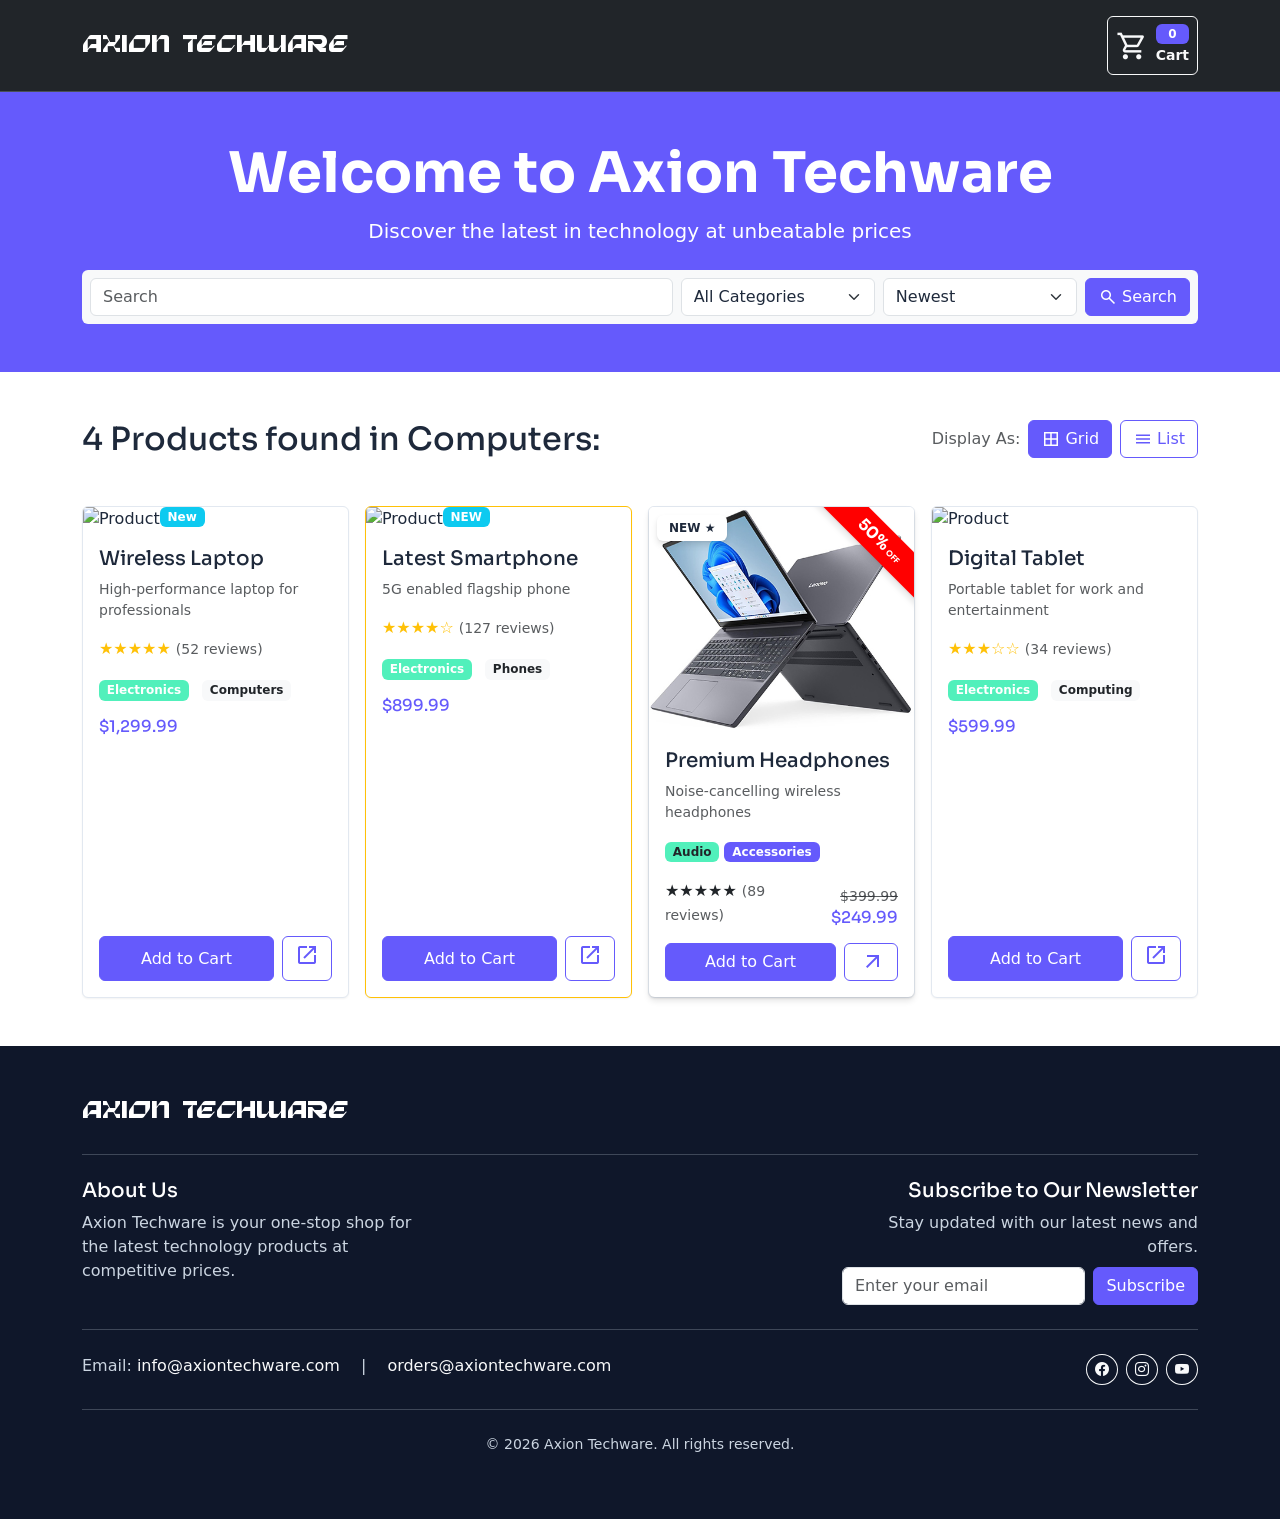
==== index.html @ ba50d5cc "Initial ecommerce project" ====
<!DOCTYPE html>
<html lang="en">

<head>
    <meta charset="UTF-8">
    <meta name="viewport" content="width=device-width, initial-scale=1.0">
    <title>Ecommerce Website - Project</title>
    <!-- google icons  -->
    <link rel="preconnect" href="https://fonts.googleapis.com">
    <link rel="preconnect" href="https://fonts.gstatic.com" crossorigin>
    <link rel="stylesheet"
        href="https://fonts.googleapis.com/css2?family=Material+Symbols+Outlined:opsz,wght,FILL,GRAD@20..48,100..700,0..1,-50..200" />
    <!-- bootstrap css -->
    <link href="https://cdn.jsdelivr.net/npm/bootstrap@5.3.8/dist/css/bootstrap.min.css" rel="stylesheet"
        integrity="sha384-sRIl4kxILFvY47J16cr9ZwB07vP4J8+LH7qKQnuqkuIAvNWLzeN8tE5YBujZqJLB" crossorigin="anonymous">
    <!-- bs icons  -->
    <link rel="stylesheet" href="https://cdn.jsdelivr.net/npm/bootstrap-icons@1.13.1/font/bootstrap-icons.min.css">
    <!-- main css  -->
    <link rel="stylesheet" href="./css/main.css" type="text/css">
</head>

<body>

    <!-- NAVBAR -->
    <nav class="navbar bg-dark border-bottom border-body sticky-top" data-bs-theme="dark">
        <div class="container">
            <a class="navbar-brand fw-normal" href="#">Axion Techware</a>
            <button class="btn btn-outline-light position-relative d-flex align-items-center gap-2 p-2 my-2"
                type="button">
                <div class="material-symbols-outlined fs-2">shopping_cart</div>
                <div class="d-flex flex-column">
                    <span class="badge bg-primary m-0">0</span>
                    <div class="small fw-semibold">Cart</div>
                </div>
            </button>
        </div>
    </nav>

    <!-- side cart  -->
    <!-- leave for later  -->
    <!-- initially hidden, slides in from the right when cart btn is clicked,
      slides out when close btn is clicked or when clicking outside the cart area. -->
    <!-- side cart end -->

    <main>

        <!-- HERO BANNER -->
        <section class="hero-banner bg-primary text-white py-5 mb-5">
            <div class="container">
                <div class="text-center">
                    <h1 class="display-4 fw-bold mb-2">Welcome to Axion Techware</h1>
                    <p class="lead mb-4">Discover the latest in technology at unbeatable prices</p>
                </div>
                <!-- SEARCH BAR -->
                <form class="d-flex flex-lg-nowrap flex-wrap gap-2 w-100 search-form mx-auto bg-light p-2 rounded"
                    role="search">
                    <div class="w-75 flex-grow-1">
                        <input class="form-control" type="search" placeholder="Search" aria-label="Search" />
                    </div>

                    <div class="w-auto order-lg-last flex-grow-1">
                        <button class="btn btn-primary w-100 d-flex align-items-center gap-1" type="submit">
                            <span class="material-symbols-outlined fs-5">search</span>
                            Search
                        </button>
                    </div>
                    <!-- CATEGORIES -->
                    <div class="w-25 flex-grow-1">
                        <select class="form-select">
                            <option selected>All Categories</option>
                            <option>Computers</option>
                            <option>Phones</option>
                            <option>Accessories</option>
                        </select>
                    </div>
                    <!-- FILTERS -->
                    <div class="w-25 flex-grow-1">
                        <select class="form-select">
                            <option selected>Newest</option>
                            <option>Price: Low to High</option>
                            <option>Price: High to Low</option>
                            <option>Rating</option>
                        </select>
                    </div>
                </form>
            </div>
        </section>

        <!-- MAIN CONTENT -->
        <div class="container">
            <!-- PRODUCTS GRID SECTION -->
            <section class="products-grid">
                <!-- SEARCH TITLE -->
                <div class="d-flex flex-column flex-md-row justify-content-between align-items-start mb-4">
                    <h2 class="mb-4">4 Products found in Computers:</h2>
                    <div class="d-flex align-items-center gap-2 mb-4">
                        <div class="text-muted">Display&nbsp;As:</div>
                        <div class="btn btn-primary d-flex align-items-center gap-1">
                            <span class="material-symbols-outlined fs-5">border_all</span>
                            Grid
                        </div>
                        <div class="btn btn-outline-primary d-flex align-items-center gap-1">
                            <span class="material-symbols-outlined fs-5">menu</span>
                            List
                        </div>
                    </div>
                </div>
                <!-- RESULTS DIV -->
                <div id="home-results" class="row g-3 mb-5">
                    <!-- EXAMPLE CARDS -->
                    <!-- PRODUCT CARD 1: REGULAR -->
                    <div class="col-md-6 col-lg-3">
                        <div class="card h-100">
                            <div class="position-relative">
                                <img src="https://via.placeholder.com/250x200?text=Laptop" class="card-img-top"
                                    alt="Product">
                                <span class="badge bg-info position-absolute top-2 start-2">New</span>
                            </div>
                            <div class="card-body d-flex flex-column">
                                <h5 class="card-title">Wireless Laptop</h5>
                                <p class="card-text text-muted small">High-performance laptop for professionals</p>
                                <div class="mb-3">
                                    <span class="text-warning">★★★★★</span>
                                    <span class="text-muted small">(52 reviews)</span>
                                </div>
                                <div class="mb-3">
                                    <span class="badge bg-secondary me-2">Electronics</span>
                                    <span class="badge bg-light text-dark">Computers</span>
                                </div>
                                <h6 class="text-primary mb-3">$1,299.99</h6>
                                <div class="d-flex gap-2 mt-auto">
                                    <button class="btn btn-primary flex-grow-1">Add to Cart</button>
                                    <button class="btn btn-outline-primary">
                                        <span class="material-symbols-outlined">open_in_new</span>
                                    </button>
                                </div>
                            </div>
                        </div>
                    </div>
                    <!-- PRODUCT CARD 2: NEW (with badge styling) -->
                    <div class="col-md-6 col-lg-3">
                        <div class="card h-100 border-warning">
                            <div class="position-relative">
                                <img src="https://via.placeholder.com/250x200?text=Smartphone" class="card-img-top"
                                    alt="Product">
                                <span class="badge bg-info position-absolute top-2 start-2">NEW</span>
                            </div>
                            <div class="card-body d-flex flex-column">
                                <h5 class="card-title">Latest Smartphone</h5>
                                <p class="card-text text-muted small">5G enabled flagship phone</p>
                                <div class="mb-3">
                                    <span class="text-warning">★★★★☆</span>
                                    <span class="text-muted small">(127 reviews)</span>
                                </div>
                                <div class="mb-3">
                                    <span class="badge bg-secondary me-2">Electronics</span>
                                    <span class="badge bg-light text-dark">Phones</span>
                                </div>
                                <h6 class="text-primary mb-3">$899.99</h6>
                                <div class="d-flex gap-2 mt-auto">
                                    <button class="btn btn-primary flex-grow-1">Add to Cart</button>
                                    <button class="btn btn-outline-primary">
                                        <span class="material-symbols-outlined">open_in_new</span>
                                    </button>
                                </div>
                            </div>
                        </div>
                    </div>
                    <!-- PRODUCT CARD 3: PROMO (with sale badge) -->
                    <div class="col-md-6 col-lg-3">
                        <div class="card card-sale h-100">
                            <div class="card-bg"></div>
                            <!-- img  -->
                            <div class="position-relative overflow-hidden">
                                <img src="./images/450-test.jpg" class="card-img-top" alt="Product">
                                <div class="sale-badge">
                                    50%<span>OFF</span>
                                </div>
                                <div class="new-badge">
                                    <span>NEW ★</span>
                                </div>
                            </div>
                            <div class="card-body d-flex flex-column">
                                <h5 class="card-title">Premium Headphones</h5>
                                <p class="card-text text-muted small">Noise-cancelling wireless headphones</p>
                                <!-- chips  -->
                                <div class="mb-3">
                                    <div class="badge bg-secondary text-dark">Audio</div>
                                    <div class="badge bg-primary ">Accessories</div>
                                </div>
                                <div class="mb-3 d-flex justify-content-between align-items-end gap-2">
                                    <!-- stars  -->
                                    <div class="stars text-dark">
                                        <span class="">★★★★★</span>
                                        <span class="text-muted small">(89 reviews)</span>
                                    </div>
                                    <!-- prices  -->
                                    <div class="text-end">
                                        <small class="text-muted"><s>$399.99</s></small>
                                        <h6 class="text-primary mb-0">$249.99</h6>
                                    </div>
                                </div>
                                <div class="d-flex gap-2 mt-auto">
                                    <button class="btn btn-primary flex-grow-1">
                                        Add to Cart
                                    </button>
                                    <button class="btn btn-outline-primary d-flex gap-1 align-items-center
                                    justify-content-center view-more-btn">
                                        <div class="view-more-txt">
                                            View
                                        </div>
                                        <div class="material-symbols-outlined">arrow_outward</div>
                                    </button>
                                </div>
                            </div>
                        </div>
                    </div>
                    <!-- PRODUCT CARD 4: REGULAR -->
                    <div class="col-md-6 col-lg-3">
                        <div class="card h-100">
                            <div class="position-relative">
                                <img src="https://via.placeholder.com/250x200?text=Tablet" class="card-img-top"
                                    alt="Product">
                            </div>
                            <div class="card-body d-flex flex-column">
                                <h5 class="card-title">Digital Tablet</h5>
                                <p class="card-text text-muted small">Portable tablet for work and entertainment</p>
                                <div class="mb-3">
                                    <span class="text-warning">★★★☆☆</span>
                                    <span class="text-muted small">(34 reviews)</span>
                                </div>
                                <div class="mb-3">
                                    <span class="badge bg-secondary me-2">Electronics</span>
                                    <span class="badge bg-light text-dark">Computing</span>
                                </div>
                                <h6 class="text-primary mb-3">$599.99</h6>
                                <div class="d-flex gap-2 mt-auto">
                                    <button class="btn btn-primary flex-grow-1">Add to Cart</button>
                                    <button class="btn btn-outline-primary">
                                        <span class="material-symbols-outlined">open_in_new</span>
                                    </button>
                                </div>
                            </div>
                        </div>
                    </div>
                    <!-- EXAMPLE CARDS END-->
                </div>
            </section>
        </div>
        <!-- searched products end -->

        <!-- REMAINING NOTES - LEAVE FOR LATER -->
        <!-- NEW products section -->
        <!-- title -->
        <!-- 3-4 products cards  -->
        <!-- new cards have :
            - new badge over image (absolute rectangle)
            - animated yellow gold gradient border with slow movement
            - glows on hover (same border just blurred and with increased opacity)
            - card hover effect: move up a little and scale maybe
           -->
        <!-- NEW products section  end-->

        <!-- promo banner with some text and a call to action button -->

        <!-- products on PROMOTION section -->
        <!-- title -->
        <!-- 3-4 product cards on promotion -->
        <!-- promotion cards have a:
            - infinitely rotating rainbow gradient border
            - glows on hover (same border just blurred and with increased opacity)
            - card hover effect: move up a little and scale maybe
            - discounted price and original price with strikethough
            - ON SALE badge 45deg top corner
                        -->
        <!-- products on PROMOTION section end -->

        <!-- section end -->


        <!-- main section end -->
    </main>

    <!-- footer  -->
    <footer class="footer mt-5 py-5 text-light">

        <div class="container">

            <div class="mb-4">
                <a class="navbar-brand fw-normal" href="#">Axion Techware</a>
            </div>

            <hr class="bg-secondary my-4">

            <div class="d-flex justify-content-between mb-4 flex-wrap flex-md-nowrap gap-4">
                <div class="w-50">
                    <h5 class="text-white mb-2">About Us</h5>
                    <p>Axion Techware is your one-stop shop for the latest technology products at competitive prices.
                    </p>
                </div>
                <div class="w-50 d-none d-lg-block"></div>
                <div class="w-50 text-md-end text-start flex-grow-1">
                    <h5 class="text-white mb-2">Subscribe to Our Newsletter</h5>
                    <div>
                        <div>
                            Stay updated with our latest news and offers.
                        </div>
                        <form class="d-flex ms-0 ms-md-auto gap-2 mt-2" role="search" style="max-width: 46ch;">
                            <input type="email" class="form-control " placeholder="Enter your email" required>
                            <button type="submit" class="btn btn-primary ">Subscribe</button>
                        </form>
                    </div>
                </div>
            </div>

            <hr class="bg-secondary my-4">

            <div class="d-flex flex-wrap flex-md-nowrap justify-content-between gap-4 text-md-start text-center">
                <div class="w-100 w-md-auto flex-grow-1">
                    Email:
                    <a href="mailto:info@axiontechware.com"
                        class="text-light text-decoration-none">info@axiontechware.com
                    </a>
                    <span class="px-md-3 "> | </span>
                    <a href="mailto:orders@axiontechware.com"
                        class="text-light text-decoration-none">orders@axiontechware.com
                    </a>
                </div>
                <div class="d-flex gap-2 mx-auto mx-md-0">
                    <a href="#" class="btn btn-sm btn-outline-light rounded-circle">
                        <i class="bi bi-facebook"></i></a>
                    <a href="#" class="btn btn-sm btn-outline-light rounded-circle">
                        <i class="bi bi-instagram"></i></a>
                    <a href="#" class="btn btn-sm btn-outline-light rounded-circle">
                        <i class="bi bi-youtube"></i></a>
                </div>
            </div>

            <hr class="bg-secondary my-4">

            <div class="text-center small">
                <p>&copy; 2026 Axion Techware. All rights reserved.</p>
            </div>
        </div>
    </footer>

    <!-- footer end -->

    <!-- bootstrap js  -->
    <script src="https://cdn.jsdelivr.net/npm/bootstrap@5.3.8/dist/js/bootstrap.bundle.min.js"
        integrity="sha384-FKyoEForCGlyvwx9Hj09JcYn3nv7wiPVlz7YYwJrWVcXK/BmnVDxM+D2scQbITxI"
        crossorigin="anonymous"></script>
    <!-- popover js  -->
    <script>
        const popoverTriggerList = document.querySelectorAll('[data-bs-toggle="popover"]')
        const popoverList = [...popoverTriggerList].map(popoverTriggerEl => new bootstrap.Popover(popoverTriggerEl))
    </script>
    <!-- <script src="./main.js"></script> -->
</body>

</html>
---- css/main.css ----
/* ============================================================================
   IMPORTS AND ROOT
   ============================================================================ */

/* inter - body  */
/* system ui -from bootstrap  */

/* sora - headings */
@import url('https://fonts.googleapis.com/css2?family=Sora:wght@100..800&display=swap');

/* sterion - logo and visuals (local font) */
@font-face {
  font-family: 'Sterion';
  src: url('../fonts/Sterion-BLLld.ttf') format('truetype');
}


:root {
  /* Colors */
  --primary-color: hsl(244, 96%, 67%);
  --secondary-color: hsl(160, 84%, 63%);

  /* Bootstrap Color Overrides */
  --bs-primary: hsl(244, 96%, 67%);
  --bs-secondary: hsl(160, 84%, 63%);
  --bs-success: hsl(160, 84%, 63%);
  --bs-danger: hsl(0, 84%, 60%);
  --bs-warning: hsl(45, 93%, 47%);
  --bs-info: hsl(188, 78%, 41%);
  --bs-light: hsl(244, 96%, 95%);
  --bs-dark: hsl(244, 96%, 30%);
  --bs-body-color: #1e293b;
  --bs-body-bg: #ffffff;

  /* Primary Color Shades */
  --primary-50: hsla(from var(--primary-color) h s 95% / 1);
  --primary-100: hsla(from var(--primary-color) h s 90% / 1);
  --primary-200: hsla(from var(--primary-color) h s 80% / 1);
  --primary-300: hsla(from var(--primary-color) h s 75% / 1);
  --primary-400: hsla(from var(--primary-color) h s 70% / 1);
  --primary-500: var(--primary-color);
  --primary-600: hsla(from var(--primary-color) h s 60% / 1);
  --primary-700: hsla(from var(--primary-color) h s 50% / 1);
  --primary-800: hsla(from var(--primary-color) h s 40% / 1);
  --primary-900: hsla(from var(--primary-color) h s 30% / 1);

  /* Secondary Color Shades */
  --secondary-50: hsla(from var(--secondary-color) h s 95% / 1);
  --secondary-100: hsla(from var(--secondary-color) h s 90% / 1);
  --secondary-200: hsla(from var(--secondary-color) h s 80% / 1);
  --secondary-300: hsla(from var(--secondary-color) h s 75% / 1);
  --secondary-400: hsla(from var(--secondary-color) h s 70% / 1);
  --secondary-500: var(--secondary-color);
  --secondary-600: hsla(from var(--secondary-color) h s 60% / 1);
  --secondary-700: hsla(from var(--secondary-color) h s 50% / 1);
  --secondary-800: hsla(from var(--secondary-color) h s 40% / 1);
  --secondary-900: hsla(from var(--secondary-color) h s 30% / 1);

  /* Spacing */
  --spacing-xs: 0.5rem;
  --spacing-sm: 1rem;
  --spacing-md: 1.5rem;
  --spacing-lg: 2rem;
  --spacing-xl: 3rem;

  /* Typography */
  --font-heading: 'Sora', sans-serif;
  --font-logo: 'Sterion', sans-serif;

  /* Transitions */
  --transition-fast: 0.2s ease-in-out;
  --transition-med: 0.3s ease-in-out;
  --transition-slow: 0.5s ease-in-out;

  /* Border Radius */
  --radius-sm: 0.375rem;
  --radius-md: 0.5rem;
  --radius-lg: 0.75rem;
  --radius-xl: 1rem;

  /* Shadows */
  --shadow-sm: 0 1px 2px rgba(0, 0, 0, 0.05);
  --shadow-md: 0 4px 6px rgba(0, 0, 0, 0.1);
  --shadow-lg: 0 10px 15px rgba(0, 0, 0, 0.15);
  --shadow-xl: 0 20px 25px rgba(0, 0, 0, 0.2);
}

/* ============================================================================
   RESET & BASE STYLES
   ============================================================================ */

* {
  margin: 0;
  padding: 0;
  box-sizing: border-box;
}

html {
  scroll-behavior: smooth;
}


/* ============================================================================
   FONTS
   ============================================================================ */

.font-logo {
  font-family: var(--font-logo);
}

.font-heading {
  font-family: var(--font-heading);
}

h1,
h2,
h3,
h4,
h5,
h6 {
  font-family: var(--font-heading);
}

/* ============================================================================
   Bootstrap Overrides
   ============================================================================ */

.navbar-dark {
  background-color: var(--primary-500) !important;
  padding: 1rem 0;
}

.navbar-brand {
  font-family: var(--font-logo);
  font-size: 1.5rem;
  font-weight: 700;
  color: white !important;
}

.btn-primary {
  background-color: var(--primary-500) !important;
  border-color: var(--primary-500) !important;
}

.btn-secondary {
  background-color: var(--secondary-600) !important;
  border-color: var(--secondary-600) !important;
}

.btn-secondary:hover {
  background-color: var(--secondary-700) !important;
  border-color: var(--secondary-700) !important;
}

.btn-primary:hover {
  background-color: var(--primary-600) !important;
  border-color: var(--primary-600) !important;
}

.btn-outline-primary {
  color: var(--primary-500) !important;
  border-color: var(--primary-500) !important;
}

.btn-outline-primary:hover {
  background-color: var(--primary-500) !important;
  color: white !important;
}


.bg-primary {
  background-color: var(--primary-500) !important;
}

.bg-secondary {
  background-color: var(--secondary-500) !important;
}

.text-primary {
  color: var(--primary-500) !important;
}

.text-secondary {
  color: var(--secondary-500) !important;
}

.card {
  border: 1px solid #e2e8f0;
  box-shadow: 0 1px 2px rgba(0, 0, 0, 0.05);
  transition: all 0.3s ease;
}

.card:hover {
  box-shadow: 0 10px 15px rgba(0, 0, 0, 0.1);
  transform: translateY(-2px);
}

.footer {
  background-color: #0f172a;
  color: #cbd5e1 !important;
}

/* random  */

.view-more-btn {
  will-change: width;
}

.view-more-txt {
  width: 0px;
  height: 1.5rem;
  line-height: 1.5rem;
  overflow: hidden;
  white-space: nowrap;
  transition: all 0.3s ease;
}

.view-more-btn:hover .view-more-txt {
  width: 4ch;
  height: 1.5rem;
}

.new-badge {
  position: absolute;
  top: 0.5rem;
  left: 0.5rem;
  background-color: white;
  padding: 0.25rem 0.75rem;
  font-size: 0.75rem;
  font-weight: bold;
  /* font-family: var(--font-heading); */
  border-radius: var(--radius-sm);
  box-shadow: var(--shadow-sm), var(--shadow-md);
}

.sale-badge {
  background-color: red;
  color: white;
  padding: 0.25rem 3rem;
  font-weight: bold;
  font-family: var(--font-heading);
  box-shadow: var(--shadow-sm), var(--shadow-md);

  /* position */
  position: absolute;
  top: 0rem;
  right: 0rem;
  transform-origin: top right;
  transform: rotate(45deg) translate(50%, 100%);
}

.sale-badge span {
  margin-left: 0.5em;
  letter-spacing: 0;
  font-size: 0.5em;
}

.card-sale {
  position: relative;
  z-index: 0;
}

.card-bg {
  position: absolute;
  inset: 0;
  z-index: -1;
  border-radius: inherit;
  background-color: white;
  box-shadow: var(--shadow-sm), var(--shadow-md);
}

.card-sale:before,
.card-sale:after,
.card-new:before,
.card-new:after {
  content: "";
  position: absolute;
  z-index: -9;
  user-select: none;
  top: 50%;
  left: 50%;
  translate: -50% -50%;
  width: 100%;
  height: 100%;
  box-sizing: content-box;
  padding: 1px;
  border-radius: 6px;
  /* rainbow gradient */
  background: conic-gradient(from var(--angle), red, yellow, lime, cyan, magenta, red);
  opacity: 0;
  /* anim */
  animation: card-gradient-spin 3s linear infinite;
  /* transitions  */
  transition: opacity 0.3s ease;
  will-change: opacity;
}

.card-new:before,
.card-new:after {
  /* primary gradient */
  background: conic-gradient(from var(--angle), transparent, var(--primary-500));
}

.card-sale:after,
.card-new:after {
  filter: blur(30px);
  opacity: 0;
}

.card-sale:hover:before,
.card-sale:hover:after,
.card-new:hover:before,
.card-new:hover:after {
  opacity: 0.3;
}

/* custom angle property  */
@property --angle {
  syntax: '<angle>';
  initial-value: 0deg;
  inherits: false;
}

/* conic gradient spin  */
@keyframes card-gradient-spin {
  from {
    --angle: 0deg;
  }

  to {
    --angle: 360deg;
  }
}
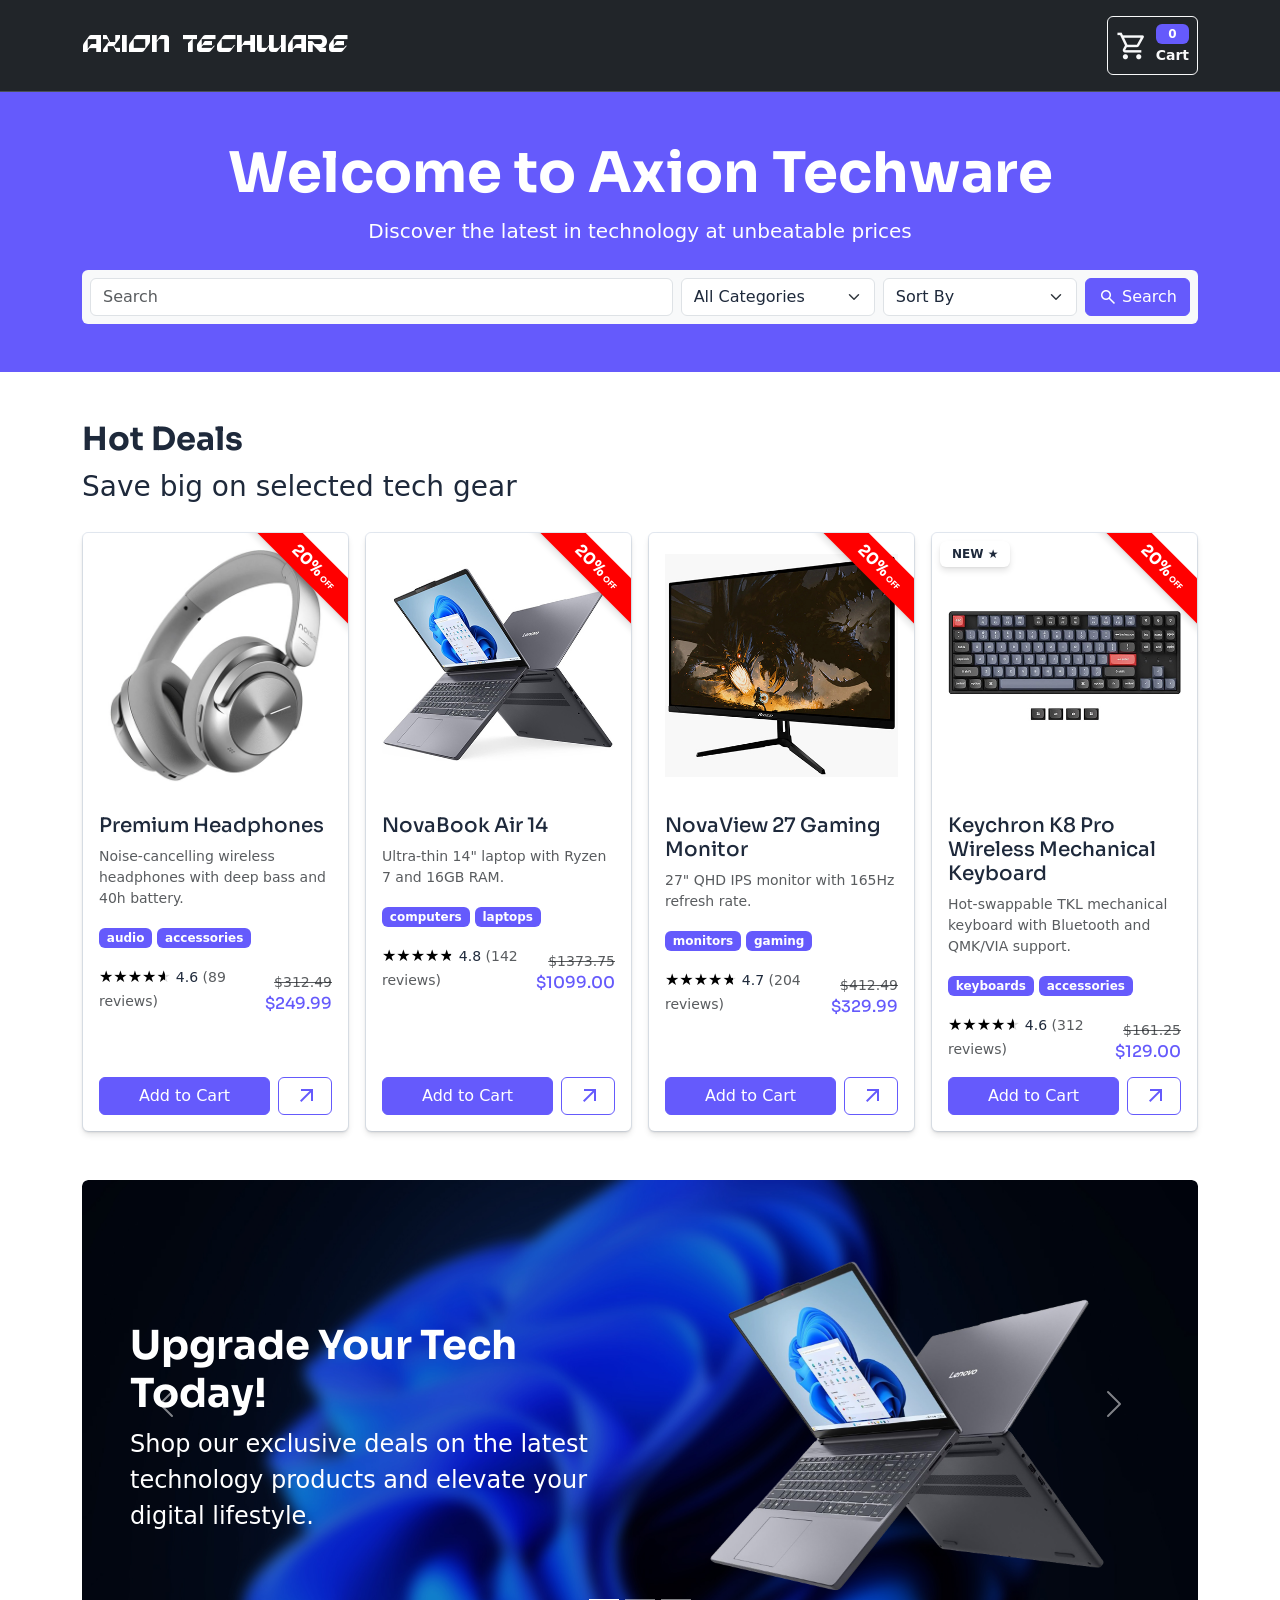
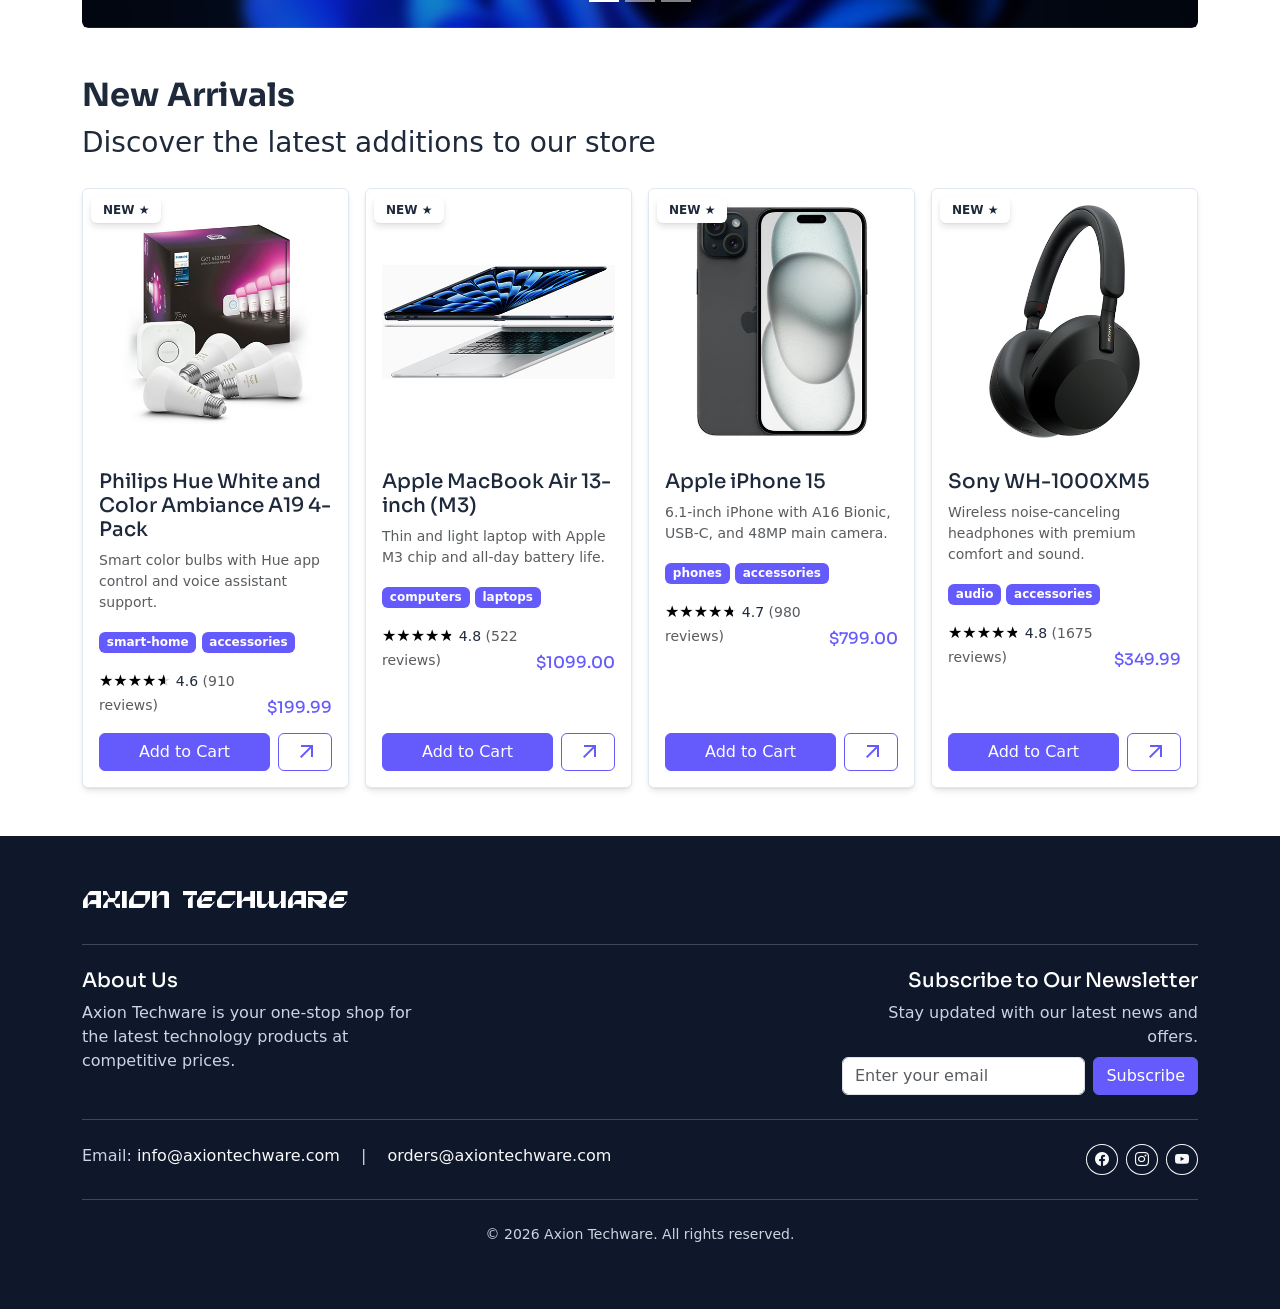
==== commit 05b37bac: "123" ====
--- a/index.html
+++ b/index.html
@@ -25,14 +25,13 @@
     <nav class="navbar bg-dark border-bottom border-body sticky-top" data-bs-theme="dark">
         <div class="container">
             <a class="navbar-brand fw-normal" href="#">Axion Techware</a>
-            <button class="btn btn-outline-light position-relative d-flex align-items-center gap-2 p-2 my-2"
-                type="button">
+            <a href="./pages/cart.html" class="btn btn-outline-light position-relative d-flex align-items-center gap-2 p-2 my-2">
                 <div class="material-symbols-outlined fs-2">shopping_cart</div>
                 <div class="d-flex flex-column">
-                    <span class="badge bg-primary m-0">0</span>
+                    <span class="badge bg-primary m-0" id="cart-count">0</span>
                     <div class="small fw-semibold">Cart</div>
                 </div>
-            </button>
+            </a>
         </div>
     </nav>
 
@@ -55,19 +54,21 @@
                 <form class="d-flex flex-lg-nowrap flex-wrap gap-2 w-100 search-form mx-auto bg-light p-2 rounded"
                     role="search">
                     <div class="w-75 flex-grow-1">
-                        <input class="form-control" type="search" placeholder="Search" aria-label="Search" />
+                        <input class="form-control" id="searchInput" type="search" placeholder="Search"
+                            aria-label="Search" />
                     </div>
 
                     <div class="w-auto order-lg-last flex-grow-1">
-                        <button class="btn btn-primary w-100 d-flex align-items-center gap-1" type="submit">
+                        <button class="btn btn-primary w-100 d-flex align-items-center gap-1" type="button"
+                            id="searchBtn">
                             <span class="material-symbols-outlined fs-5">search</span>
                             Search
                         </button>
                     </div>
                     <!-- CATEGORIES -->
                     <div class="w-25 flex-grow-1">
-                        <select class="form-select">
-                            <option selected>All Categories</option>
+                        <select class="form-select" id="categoriesMenu">
+                            <option value="" selected>All Categories</option>
                             <option>Computers</option>
                             <option>Phones</option>
                             <option>Accessories</option>
@@ -75,11 +76,13 @@
                     </div>
                     <!-- FILTERS -->
                     <div class="w-25 flex-grow-1">
-                        <select class="form-select">
-                            <option selected>Newest</option>
-                            <option>Price: Low to High</option>
-                            <option>Price: High to Low</option>
-                            <option>Rating</option>
+                        <select class="form-select w-100" id="filtersMenu" placeholder="Sort By">
+                            <option value="" selected disabled class="d-none">Sort By</option>
+                            <option value="reset">None</option>
+                            <option value="newest">Newest</option>
+                            <option value="price-asc">Price: Low to High</option>
+                            <option value="price-desc">Price: High to Low</option>
+                            <option value="rating">Rating</option>
                         </select>
                     </div>
                 </form>
@@ -89,196 +92,193 @@
         <!-- MAIN CONTENT -->
         <div class="container">
             <!-- PRODUCTS GRID SECTION -->
-            <section class="products-grid">
+            <section class="products-grid d-none" id="products-grid-section">
                 <!-- SEARCH TITLE -->
                 <div class="d-flex flex-column flex-md-row justify-content-between align-items-start mb-4">
-                    <h2 class="mb-4">4 Products found in Computers:</h2>
+                    <h2 class="mb-4" id="search-title">4 Products found in Computers:</h2>
+                    <h2 class="dummy mb-4">Lorem Ipsum Dolor</h2>
                     <div class="d-flex align-items-center gap-2 mb-4">
+                        <div class="dummy">Display As:</div>
+                        <div class="dummy fs-4">Grid</div>
+                        <div class="dummy fs-4">List</div>
                         <div class="text-muted">Display&nbsp;As:</div>
-                        <div class="btn btn-primary d-flex align-items-center gap-1">
+                        <div class="btn btn-primary d-flex align-items-center gap-1" id="display-grid">
                             <span class="material-symbols-outlined fs-5">border_all</span>
                             Grid
                         </div>
-                        <div class="btn btn-outline-primary d-flex align-items-center gap-1">
+                        <div class="btn btn-outline-primary d-flex align-items-center gap-1" id="display-table">
                             <span class="material-symbols-outlined fs-5">menu</span>
                             List
                         </div>
                     </div>
                 </div>
                 <!-- RESULTS DIV -->
-                <div id="home-results" class="row g-3 mb-5">
-                    <!-- EXAMPLE CARDS -->
-                    <!-- PRODUCT CARD 1: REGULAR -->
-                    <div class="col-md-6 col-lg-3">
-                        <div class="card h-100">
-                            <div class="position-relative">
-                                <img src="https://via.placeholder.com/250x200?text=Laptop" class="card-img-top"
-                                    alt="Product">
-                                <span class="badge bg-info position-absolute top-2 start-2">New</span>
-                            </div>
-                            <div class="card-body d-flex flex-column">
-                                <h5 class="card-title">Wireless Laptop</h5>
-                                <p class="card-text text-muted small">High-performance laptop for professionals</p>
-                                <div class="mb-3">
-                                    <span class="text-warning">★★★★★</span>
-                                    <span class="text-muted small">(52 reviews)</span>
+                <div class="pagination-bar mb-3"></div>
+                <div id="home-results" class="row g-3 mb-3">
+                    <!-- SEARCH RESULT CARDS WILL GO HERE-->
+                    <div class="dummy-card col-md-6 col-lg-3">
+                        <div class="dummy"></div>
+                    </div>
+                    <div class="dummy-card col-md-6 col-lg-3">
+                        <div class="dummy"></div>
+                    </div>
+                    <div class="dummy-card col-md-6 col-lg-3">
+                        <div class="dummy"></div>
+                    </div>
+                    <div class="dummy-card col-md-6 col-lg-3">
+                        <div class="dummy"></div>
+                    </div>
+                </div>
+                <div id="home-results-list" class="row g-3 mb-3 d-none">
+                    <!-- SEARCH RESULT LIST WILL GO HERE-->
+                </div>
+                <div class="pagination-bar mt-3 mb-5"></div>
+            </section>
+
+            <!-- PROMO PRODUCTS -->
+            <section class="products-grid">
+                <h2 class="fw-bold fs-2">Hot Deals</h2>
+                <p class="lead mb-4 fs-3">Save big on selected tech gear</p>
+                <div id="home-promo-results" class="row g-3 mb-5">
+                    <!-- skeleton cards shown while data loads -->
+                    <div class="dummy-card col-md-6 col-lg-3">
+                        <div class="dummy"></div>
+                    </div>
+                    <div class="dummy-card col-md-6 col-lg-3">
+                        <div class="dummy"></div>
+                    </div>
+                    <div class="dummy-card col-md-6 col-lg-3">
+                        <div class="dummy"></div>
+                    </div>
+                    <div class="dummy-card col-md-6 col-lg-3">
+                        <div class="dummy"></div>
+                    </div>
+                </div>
+            </section>
+
+            <!-- BANNER CAROUSEL -->
+            <section class="mb-5">
+                <div id="promoBannerCarousel" class="carousel slide rounded overflow-hidden" data-bs-ride="carousel"
+                    data-bs-interval="5000">
+
+                    <!-- Indicators -->
+                    <div class="carousel-indicators">
+                        <button type="button" data-bs-target="#promoBannerCarousel" data-bs-slide-to="0" class="active"
+                            aria-current="true" aria-label="Slide 1"></button>
+                        <button type="button" data-bs-target="#promoBannerCarousel" data-bs-slide-to="1"
+                            aria-label="Slide 2"></button>
+                        <button type="button" data-bs-target="#promoBannerCarousel" data-bs-slide-to="2"
+                            aria-label="Slide 3"></button>
+                    </div>
+
+                    <!-- Slides -->
+                    <div class="carousel-inner">
+
+                        <!-- Slide 1 -->
+                        <div class="carousel-item active">
+                            <section class="promo-banner text-white px-5 pt-5 rounded">
+                                <div class="d-flex flex-column flex-md-row gap-md-5 gap-1 align-items-center">
+                                    <div class="banner-bg">
+                                        <img src="./images/carousel/slide-1/bg.jpg" alt="">
+                                    </div>
+                                    <div>
+                                        <h2 class="fw-bold mb-2 fs-1">Upgrade Your Tech Today!</h2>
+                                        <p class="lead mb-0 fs-4">
+                                            Shop our exclusive deals on the latest technology products and elevate your
+                                            digital lifestyle.
+                                        </p>
+                                    </div>
+                                    <div class="banner-image text-center">
+                                        <img src="./images/carousel/slide-1/prod.png" alt="">
+                                    </div>
                                 </div>
-                                <div class="mb-3">
-                                    <span class="badge bg-secondary me-2">Electronics</span>
-                                    <span class="badge bg-light text-dark">Computers</span>
+                            </section>
+                        </div>
+
+                        <!-- Slide 2 -->
+                        <div class="carousel-item">
+                            <section class="promo-banner text-dark px-5 pt-5 rounded">
+                                <div class="d-flex flex-column flex-md-row gap-md-5 gap-1 align-items-center">
+                                    <div>
+                                        <div class="banner-bg">
+                                            <img src="./images/carousel/slide-2/bg.jpg" alt="">
+                                        </div>
+                                        <h2 class="fw-bold mb-2 fs-1">Stay Connected Anywhere</h2>
+                                        <p class="lead mb-4 fs-4">
+                                            Explore the newest smartphones with advanced cameras, lightning-fast processors, and sleek designs built for everyday life.
+                                        </p>
+                                        <button type="button" class="btn btn-dark fs-5">Shop Smartphones</button>
+                                    </div>
+                                    <div class="banner-image banner-image-stick">
+                                        <img src="./images/carousel/slide-2/prod.png" alt="">
+                                    </div>
                                 </div>
-                                <h6 class="text-primary mb-3">$1,299.99</h6>
-                                <div class="d-flex gap-2 mt-auto">
-                                    <button class="btn btn-primary flex-grow-1">Add to Cart</button>
-                                    <button class="btn btn-outline-primary">
-                                        <span class="material-symbols-outlined">open_in_new</span>
-                                    </button>
+                            </section>
+                        </div>
+
+                        <!-- Slide 3 -->
+                        <div class="carousel-item">
+                            <section class="promo-banner text-dark px-5 pt-5 rounded">
+                                <div class="d-flex flex-column flex-md-row gap-md-5 gap-1 align-items-center">
+                                    <div class="banner-bg"
+                                        style="background: linear-gradient(to right, lightgray, white)">
+                                    </div>
+                                    <div>
+                                        <h2 class="fw-bold mb-2 fs-1">Build Your Dream Setup</h2>
+                                        <p class="lead mb-4 fs-4">
+                                            From graphics cards to high-performance cases, find everything you need to
+                                            build or upgrade your ultimate gaming PC.
+                                        </p>
+                                        <button type="button" class="btn btn-primary fs-5">Shop Components</button>
+                                    </div>
+                                    <div class="banner-image">
+                                        <img src="./images/carousel/slide-3/product.jpg" alt=""
+                                            class="rounded radius-3">
+                                    </div>
                                 </div>
-                            </div>
-                        </div>
-                    </div>
-                    <!-- PRODUCT CARD 2: NEW (with badge styling) -->
-                    <div class="col-md-6 col-lg-3">
-                        <div class="card h-100 border-warning">
-                            <div class="position-relative">
-                                <img src="https://via.placeholder.com/250x200?text=Smartphone" class="card-img-top"
-                                    alt="Product">
-                                <span class="badge bg-info position-absolute top-2 start-2">NEW</span>
-                            </div>
-                            <div class="card-body d-flex flex-column">
-                                <h5 class="card-title">Latest Smartphone</h5>
-                                <p class="card-text text-muted small">5G enabled flagship phone</p>
-                                <div class="mb-3">
-                                    <span class="text-warning">★★★★☆</span>
-                                    <span class="text-muted small">(127 reviews)</span>
-                                </div>
-                                <div class="mb-3">
-                                    <span class="badge bg-secondary me-2">Electronics</span>
-                                    <span class="badge bg-light text-dark">Phones</span>
-                                </div>
-                                <h6 class="text-primary mb-3">$899.99</h6>
-                                <div class="d-flex gap-2 mt-auto">
-                                    <button class="btn btn-primary flex-grow-1">Add to Cart</button>
-                                    <button class="btn btn-outline-primary">
-                                        <span class="material-symbols-outlined">open_in_new</span>
-                                    </button>
-                                </div>
-                            </div>
-                        </div>
-                    </div>
-                    <!-- PRODUCT CARD 3: PROMO (with sale badge) -->
-                    <div class="col-md-6 col-lg-3">
-                        <div class="card card-sale h-100">
-                            <div class="card-bg"></div>
-                            <!-- img  -->
-                            <div class="position-relative overflow-hidden">
-                                <img src="./images/450-test.jpg" class="card-img-top" alt="Product">
-                                <div class="sale-badge">
-                                    50%<span>OFF</span>
-                                </div>
-                                <div class="new-badge">
-                                    <span>NEW ★</span>
-                                </div>
-                            </div>
-                            <div class="card-body d-flex flex-column">
-                                <h5 class="card-title">Premium Headphones</h5>
-                                <p class="card-text text-muted small">Noise-cancelling wireless headphones</p>
-                                <!-- chips  -->
-                                <div class="mb-3">
-                                    <div class="badge bg-secondary text-dark">Audio</div>
-                                    <div class="badge bg-primary ">Accessories</div>
-                                </div>
-                                <div class="mb-3 d-flex justify-content-between align-items-end gap-2">
-                                    <!-- stars  -->
-                                    <div class="stars text-dark">
-                                        <span class="">★★★★★</span>
-                                        <span class="text-muted small">(89 reviews)</span>
-                                    </div>
-                                    <!-- prices  -->
-                                    <div class="text-end">
-                                        <small class="text-muted"><s>$399.99</s></small>
-                                        <h6 class="text-primary mb-0">$249.99</h6>
-                                    </div>
-                                </div>
-                                <div class="d-flex gap-2 mt-auto">
-                                    <button class="btn btn-primary flex-grow-1">
-                                        Add to Cart
-                                    </button>
-                                    <button class="btn btn-outline-primary d-flex gap-1 align-items-center
-                                    justify-content-center view-more-btn">
-                                        <div class="view-more-txt">
-                                            View
-                                        </div>
-                                        <div class="material-symbols-outlined">arrow_outward</div>
-                                    </button>
-                                </div>
-                            </div>
-                        </div>
-                    </div>
-                    <!-- PRODUCT CARD 4: REGULAR -->
-                    <div class="col-md-6 col-lg-3">
-                        <div class="card h-100">
-                            <div class="position-relative">
-                                <img src="https://via.placeholder.com/250x200?text=Tablet" class="card-img-top"
-                                    alt="Product">
-                            </div>
-                            <div class="card-body d-flex flex-column">
-                                <h5 class="card-title">Digital Tablet</h5>
-                                <p class="card-text text-muted small">Portable tablet for work and entertainment</p>
-                                <div class="mb-3">
-                                    <span class="text-warning">★★★☆☆</span>
-                                    <span class="text-muted small">(34 reviews)</span>
-                                </div>
-                                <div class="mb-3">
-                                    <span class="badge bg-secondary me-2">Electronics</span>
-                                    <span class="badge bg-light text-dark">Computing</span>
-                                </div>
-                                <h6 class="text-primary mb-3">$599.99</h6>
-                                <div class="d-flex gap-2 mt-auto">
-                                    <button class="btn btn-primary flex-grow-1">Add to Cart</button>
-                                    <button class="btn btn-outline-primary">
-                                        <span class="material-symbols-outlined">open_in_new</span>
-                                    </button>
-                                </div>
-                            </div>
-                        </div>
-                    </div>
-                    <!-- EXAMPLE CARDS END-->
+                            </section>
+                        </div>
+
+                    </div>
+                    <!-- Slides end -->
+
+                    <!-- Controls -->
+                    <button class="carousel-control-prev" type="button" data-bs-target="#promoBannerCarousel"
+                        data-bs-slide="prev">
+                        <span class="carousel-control-prev-icon" aria-hidden="true"></span>
+                        <span class="visually-hidden">Previous</span>
+                    </button>
+                    <button class="carousel-control-next" type="button" data-bs-target="#promoBannerCarousel"
+                        data-bs-slide="next">
+                        <span class="carousel-control-next-icon" aria-hidden="true"></span>
+                        <span class="visually-hidden">Next</span>
+                    </button>
+
                 </div>
             </section>
+
+            <!-- NEW PRODUCTS -->
+            <section class="products-grid">
+                <h2 class="fw-bold fs-2">New Arrivals</h2>
+                <p class="lead mb-4 fs-3">Discover the latest additions to our store</p>
+                <div id="home-new-results" class="row g-3 mb-5">
+                    <!-- skeleton cards shown while data loads -->
+                    <div class="dummy-card col-md-6 col-lg-3">
+                        <div class="dummy"></div>
+                    </div>
+                    <div class="dummy-card col-md-6 col-lg-3">
+                        <div class="dummy"></div>
+                    </div>
+                    <div class="dummy-card col-md-6 col-lg-3">
+                        <div class="dummy"></div>
+                    </div>
+                    <div class="dummy-card col-md-6 col-lg-3">
+                        <div class="dummy"></div>
+                    </div>
+                </div>
+            </section>
+
         </div>
-        <!-- searched products end -->
-
-        <!-- REMAINING NOTES - LEAVE FOR LATER -->
-        <!-- NEW products section -->
-        <!-- title -->
-        <!-- 3-4 products cards  -->
-        <!-- new cards have :
-            - new badge over image (absolute rectangle)
-            - animated yellow gold gradient border with slow movement
-            - glows on hover (same border just blurred and with increased opacity)
-            - card hover effect: move up a little and scale maybe
-           -->
-        <!-- NEW products section  end-->
-
-        <!-- promo banner with some text and a call to action button -->
-
-        <!-- products on PROMOTION section -->
-        <!-- title -->
-        <!-- 3-4 product cards on promotion -->
-        <!-- promotion cards have a:
-            - infinitely rotating rainbow gradient border
-            - glows on hover (same border just blurred and with increased opacity)
-            - card hover effect: move up a little and scale maybe
-            - discounted price and original price with strikethough
-            - ON SALE badge 45deg top corner
-                        -->
-        <!-- products on PROMOTION section end -->
-
-        <!-- section end -->
-
-
-        <!-- main section end -->
     </main>
 
     <!-- footer  -->
@@ -355,7 +355,8 @@
         const popoverTriggerList = document.querySelectorAll('[data-bs-toggle="popover"]')
         const popoverList = [...popoverTriggerList].map(popoverTriggerEl => new bootstrap.Popover(popoverTriggerEl))
     </script>
-    <!-- <script src="./main.js"></script> -->
+    <!-- main js-->
+    <script type="module" src="./js/main.js"></script>
 </body>
 
 </html>
--- a/css/main.css
+++ b/css/main.css
@@ -124,6 +124,10 @@
 /* ============================================================================
    Bootstrap Overrides
    ============================================================================ */
+
+  .navbar-brand:hover {
+    color: var(--primary-300) !important;
+  }
 
 .navbar-dark {
   background-color: var(--primary-500) !important;
@@ -330,4 +334,143 @@
   to {
     --angle: 360deg;
   }
+}
+
+
+img {
+  width: 100%;
+  height: auto;
+  object-fit: contain;
+}
+
+.home-card-img {
+  padding: 1rem;
+  aspect-ratio: 1/1;
+}
+
+/* star rating  */
+.txt-stars {
+  color: transparent;
+  /* modified with js inline */
+  background: linear-gradient(to right,
+      black var(--fill, 0%),
+      lightgray var(--fill, 0%));
+  -webkit-background-clip: text;
+  background-clip: text;
+}
+
+
+.product-card {
+  cursor: pointer;
+}
+
+.banner-image {
+  width: 100%;
+  height: 400px;
+  padding: 2rem;
+  overflow: hidden;
+  display: flex;
+  flex: row;
+  justify-content: center;
+  align-items: center;
+}
+
+
+.banner-image img {
+  width: 400px;
+  height: 400px;
+  object-position: center;
+}
+
+@media (max-width: 768px) {
+  .banner-image {
+    height: 100%;
+  }
+
+  .banner-image img {
+    width: 100%;
+    height: 100%;
+  }
+}
+
+.banner-image-stick img{
+  padding-bottom: 0 !important;
+  transform: translateY(2rem)
+}
+
+.promo-banner {
+  position: relative;
+  overflow: hidden;
+}
+
+.banner-bg {
+  position: absolute;
+  inset: 0;
+  width: 100%;
+  height: 100%;
+  object-fit: cover;
+  z-index: -1;
+}
+
+.banner-bg img {
+  width: 100%;
+  height: 100%;
+  object-fit: cover;
+}
+
+
+@keyframes skeleton-shimmer {
+  0%   { background-position: 200% 0; }
+  100% { background-position: -200% 0; }
+}
+
+.dummy {
+  background: linear-gradient(90deg, hsl(0, 0%, 92%) 25%, hsl(0, 0%, 95%) 50%, hsl(0, 0%, 92%) 75%);
+  background-size: 200% 100%;
+  border-radius: var(--radius-sm);
+  color: transparent !important;
+  user-select: none;
+  pointer-events: none;
+  animation: skeleton-shimmer 2s infinite linear;
+}
+
+.dummy-card{
+  height: 400px;
+  position: relative;
+}
+
+.dummy-card .dummy {
+  position: absolute;
+  inset: 1rem;
+}
+
+/* ============================================================================
+   PRODUCT DETAILS PAGE
+   ============================================================================ */
+
+.gallery-thumb {
+  width: 80px;
+  height: 80px;
+  padding: 0.25rem;
+  border: 2px solid #e2e8f0;
+  border-radius: var(--radius-sm);
+  background: white;
+  cursor: pointer;
+  transition: border-color var(--transition-fast);
+  flex-shrink: 0;
+}
+
+.gallery-thumb img {
+  width: 100%;
+  height: 100%;
+  object-fit: contain;
+}
+
+.gallery-thumb:hover {
+  border-color: var(--primary-400);
+}
+
+.gallery-thumb.active-thumb {
+  border-color: var(--primary-500);
+  box-shadow: 0 0 0 3px hsla(244, 96%, 67%, 0.2);
 }
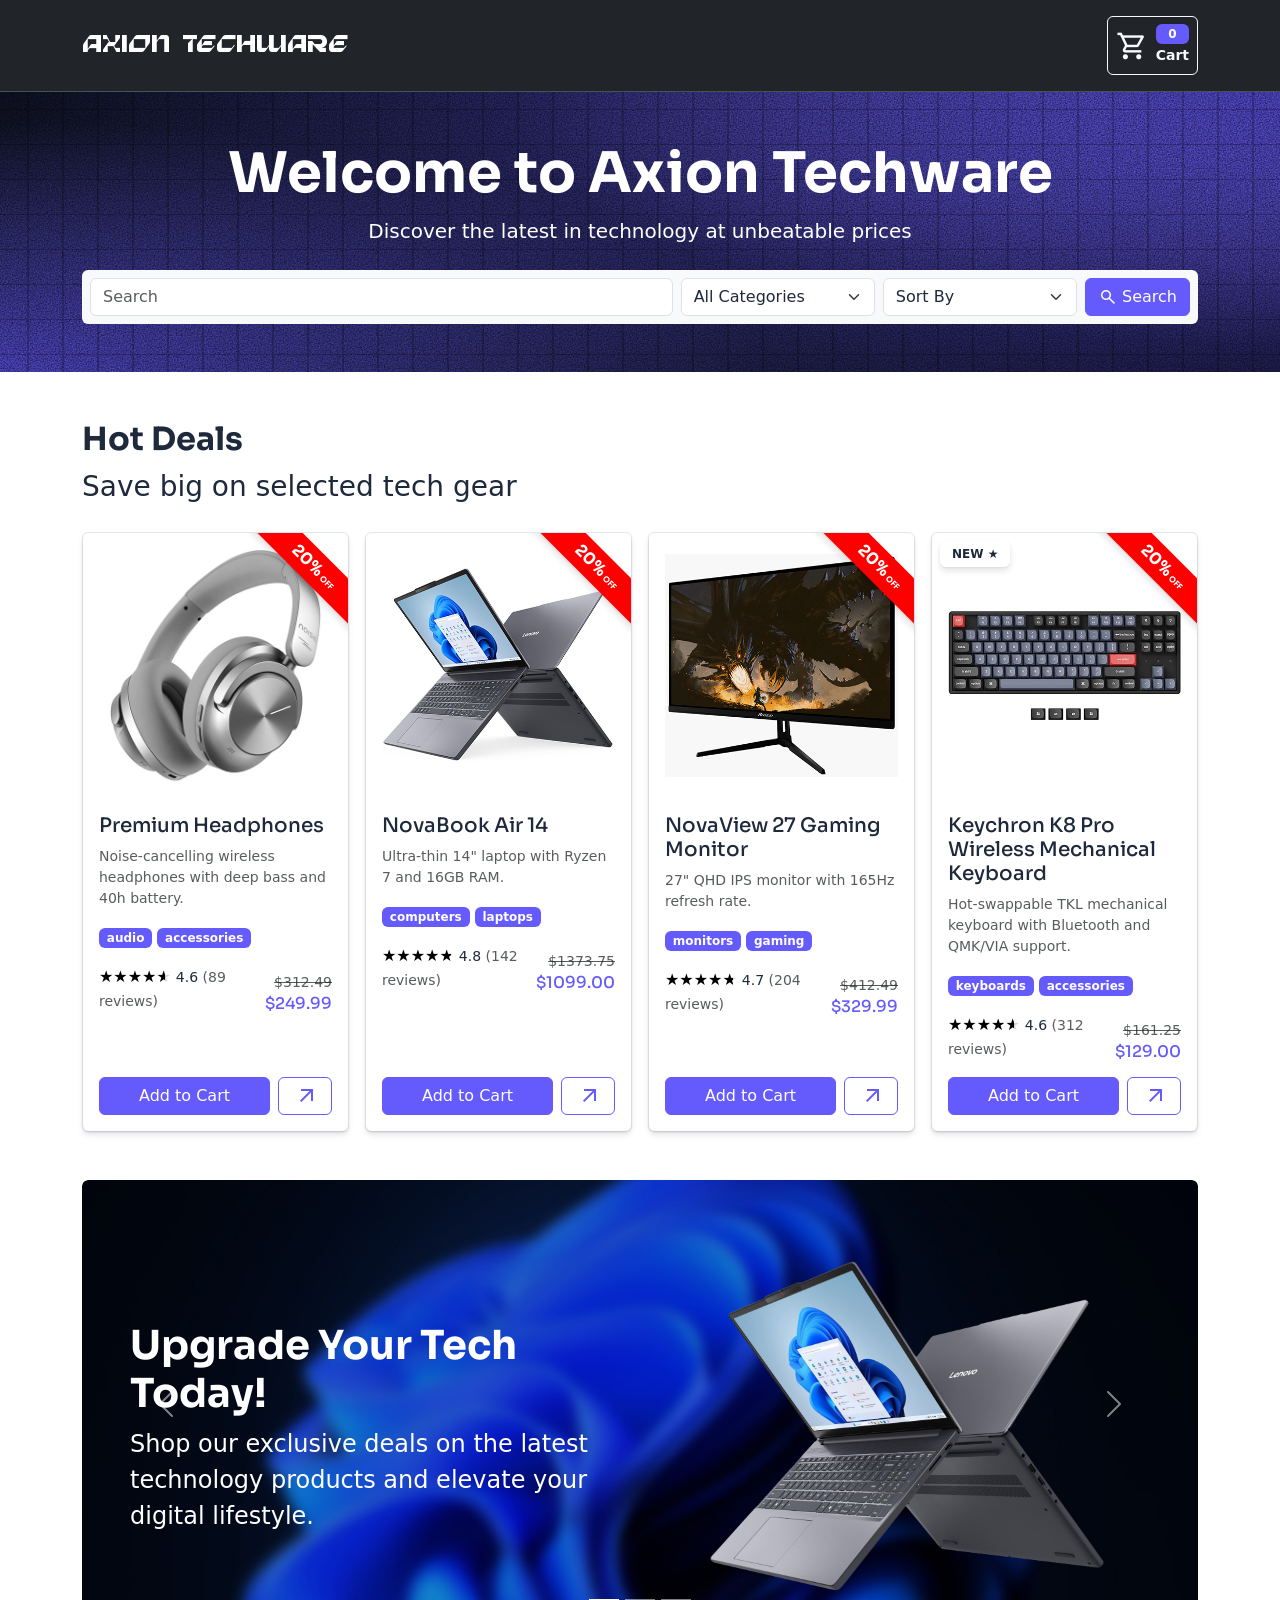
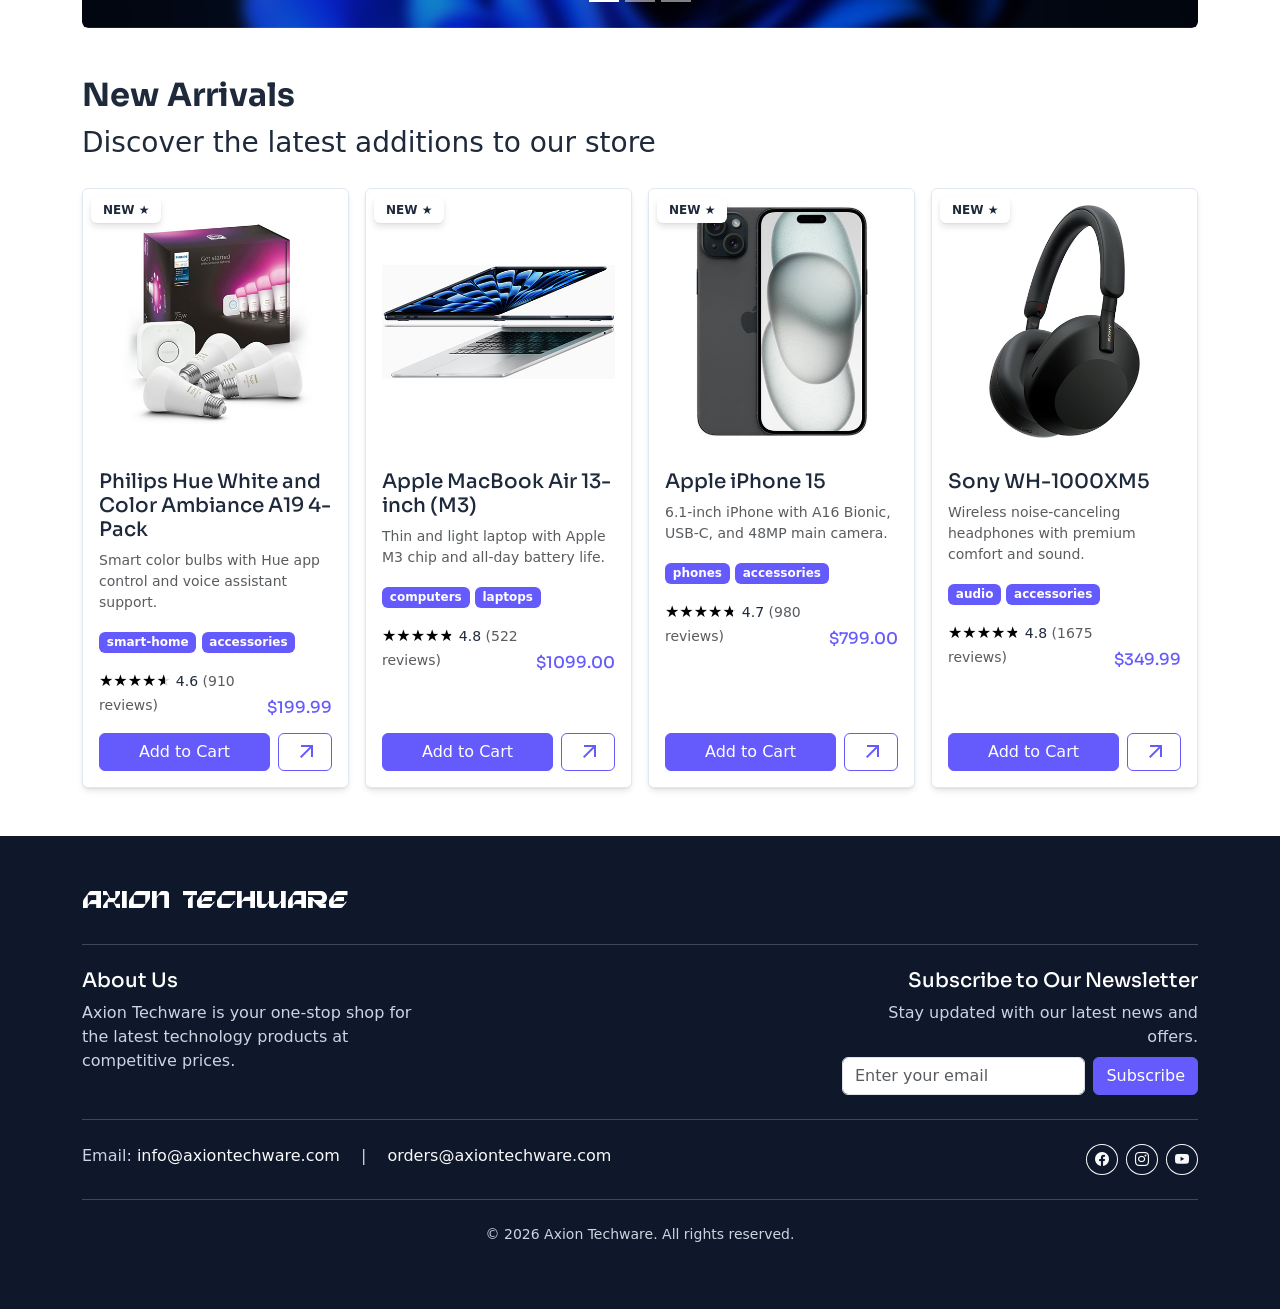
==== commit 6eff8405: "refactor: split models/services, add checkout wizard, EmailJS, README" ====
--- a/index.html
+++ b/index.html
@@ -35,16 +35,11 @@
         </div>
     </nav>
 
-    <!-- side cart  -->
-    <!-- leave for later  -->
-    <!-- initially hidden, slides in from the right when cart btn is clicked,
-      slides out when close btn is clicked or when clicking outside the cart area. -->
-    <!-- side cart end -->
-
     <main>
 
         <!-- HERO BANNER -->
-        <section class="hero-banner bg-primary text-white py-5 mb-5">
+        <section class="hero-banner text-white py-5 mb-5">
+            <div class="hero-grain" aria-hidden="true"></div>
             <div class="container">
                 <div class="text-center">
                     <h1 class="display-4 fw-bold mb-2">Welcome to Axion Techware</h1>
--- a/css/main.css
+++ b/css/main.css
@@ -125,9 +125,9 @@
    Bootstrap Overrides
    ============================================================================ */
 
-  .navbar-brand:hover {
-    color: var(--primary-300) !important;
-  }
+.navbar-brand:hover {
+  color: var(--primary-300) !important;
+}
 
 .navbar-dark {
   background-color: var(--primary-500) !important;
@@ -177,7 +177,7 @@
 }
 
 .bg-secondary {
-  background-color: var(--secondary-500) !important;
+  background-color: var(--secondary-800) !important;
 }
 
 .text-primary {
@@ -393,7 +393,7 @@
   }
 }
 
-.banner-image-stick img{
+.banner-image-stick img {
   padding-bottom: 0 !important;
   transform: translateY(2rem)
 }
@@ -420,8 +420,13 @@
 
 
 @keyframes skeleton-shimmer {
-  0%   { background-position: 200% 0; }
-  100% { background-position: -200% 0; }
+  0% {
+    background-position: 200% 0;
+  }
+
+  100% {
+    background-position: -200% 0;
+  }
 }
 
 .dummy {
@@ -434,7 +439,7 @@
   animation: skeleton-shimmer 2s infinite linear;
 }
 
-.dummy-card{
+.dummy-card {
   height: 400px;
   position: relative;
 }
@@ -473,4 +478,131 @@
 .gallery-thumb.active-thumb {
   border-color: var(--primary-500);
   box-shadow: 0 0 0 3px hsla(244, 96%, 67%, 0.2);
+}
+
+
+/* ============================================================================
+   CHECKOUT PAGE
+   ============================================================================ */
+
+
+/* Step indicator circles */
+.step-circle {
+  width: 2.5rem;
+  height: 2.5rem;
+  border-radius: 50%;
+  display: flex;
+  align-items: center;
+  justify-content: center;
+  font-weight: 700;
+  font-size: 1rem;
+  transition: background-color 0.3s;
+  flex-shrink: 0;
+}
+
+.step-label {
+  font-size: 0.78rem;
+  margin-top: 0.35rem;
+  white-space: nowrap;
+  transition: color 0.3s;
+}
+
+/* Shipping method option cards */
+.shipping-option {
+  cursor: pointer;
+  transition: border-color 0.15s, background-color 0.15s;
+}
+
+.shipping-option:hover {
+  border-color: var(--bs-primary) !important;
+}
+
+.shipping-option.selected {
+  border-color: var(--bs-primary) !important;
+  background-color: var(--primary-50, #f0f0ff) !important;
+}
+
+/* Read-only review table rows */
+#review-items td,
+#confirm-items td {
+  vertical-align: middle;
+}
+
+/* ============================================================================
+   HERO BANNER — layered visual effects
+   ============================================================================ */
+
+.hero-banner {
+  position: relative;
+  overflow: hidden;
+  background-color: #000;
+  isolation: isolate;
+}
+
+/* Layer 1 — blurred color blobs (bbblurry)
+   Two large radial gradients from opposite corners + center fill so black
+   barely shows through — blobs overlap to produce a smooth gradient effect */
+.hero-banner::before {
+  content: '';
+  position: absolute;
+  inset: 0;
+  z-index: -3;
+  background:
+    radial-gradient(ellipse 200% 300% at 100% 0%, var(--primary-500) 0%, transparent 55%),
+    radial-gradient(ellipse 200% 300% at 100% 0%, var(--primary-300) 0%, transparent 30%),
+    radial-gradient(ellipse 200% 300% at -0% 100%, var(--primary-500) 0%, transparent 30%),
+    radial-gradient(ellipse 200% 300% at -0% 100%, #1e293b 0%, transparent 55%);
+  animation: alternate bg-rotate-gradient 4s linear infinite;
+}
+
+/* Layer 2 — repeating dot grid (ooorganize) */
+.hero-banner::after {
+  content: '';
+  position: absolute;
+  inset: 0;
+  z-index: -2;
+  pointer-events: none;
+  background-image: url("data:image/svg+xml,%3Csvg xmlns='http://www.w3.org/2000/svg' width='20' height='20'%3E%3Cpath d='M0 0H20M0 0V20' stroke='black' stroke-opacity='1' stroke-width='1'/%3E%3C/svg%3E");
+  background-size: 35px;
+  background-repeat: repeat;
+  /* mix-blend-mode: overlay; */
+  opacity: 0.25;
+  background-position: 50% 50%;
+}
+
+/* Layer 3 — grain noise (gggrain), mix-blend-mode overlay adds depth
+   without washing out the colors underneath */
+.hero-grain {
+  position: absolute;
+  inset: 0;
+  z-index: -1;
+  pointer-events: none;
+  background-color: #000;
+  -webkit-mask-image: url("data:image/svg+xml,%3Csvg xmlns='http://www.w3.org/2000/svg' width='200' height='200'%3E%3Cfilter id='g'%3E%3CfeTurbulence type='fractalNoise' baseFrequency='0.72' numOctaves='3' stitchTiles='stitch'/%3E%3C/filter%3E%3Crect width='200' height='200' filter='url(%23g)' opacity='1'/%3E%3C/svg%3E");
+  mask-image: url("data:image/svg+xml,%3Csvg xmlns='http://www.w3.org/2000/svg' width='200' height='200'%3E%3Cfilter id='g'%3E%3CfeTurbulence type='fractalNoise' baseFrequency='0.72' numOctaves='3' stitchTiles='stitch'/%3E%3C/filter%3E%3Crect width='200' height='200' filter='url(%23g)' opacity='1'/%3E%3C/svg%3E");
+  -webkit-mask-size: 200px 200px;
+  mask-size: 200px 200px;
+  -webkit-mask-mode: luminance;
+  mask-mode: luminance;
+  opacity: 1;
+}
+
+@keyframes bg-rotate-gradient {
+  0% {
+    transform: translate(-100%, 100%) scale(300%);
+  }
+
+  100% {
+    transform: translate(100%, 100%) scale(300%);
+  }
+}
+
+@keyframes bg-move {
+  0% {
+    background-position: 0 0;
+  }
+
+  100% {
+    background-position: 0 200px;
+  }
 }
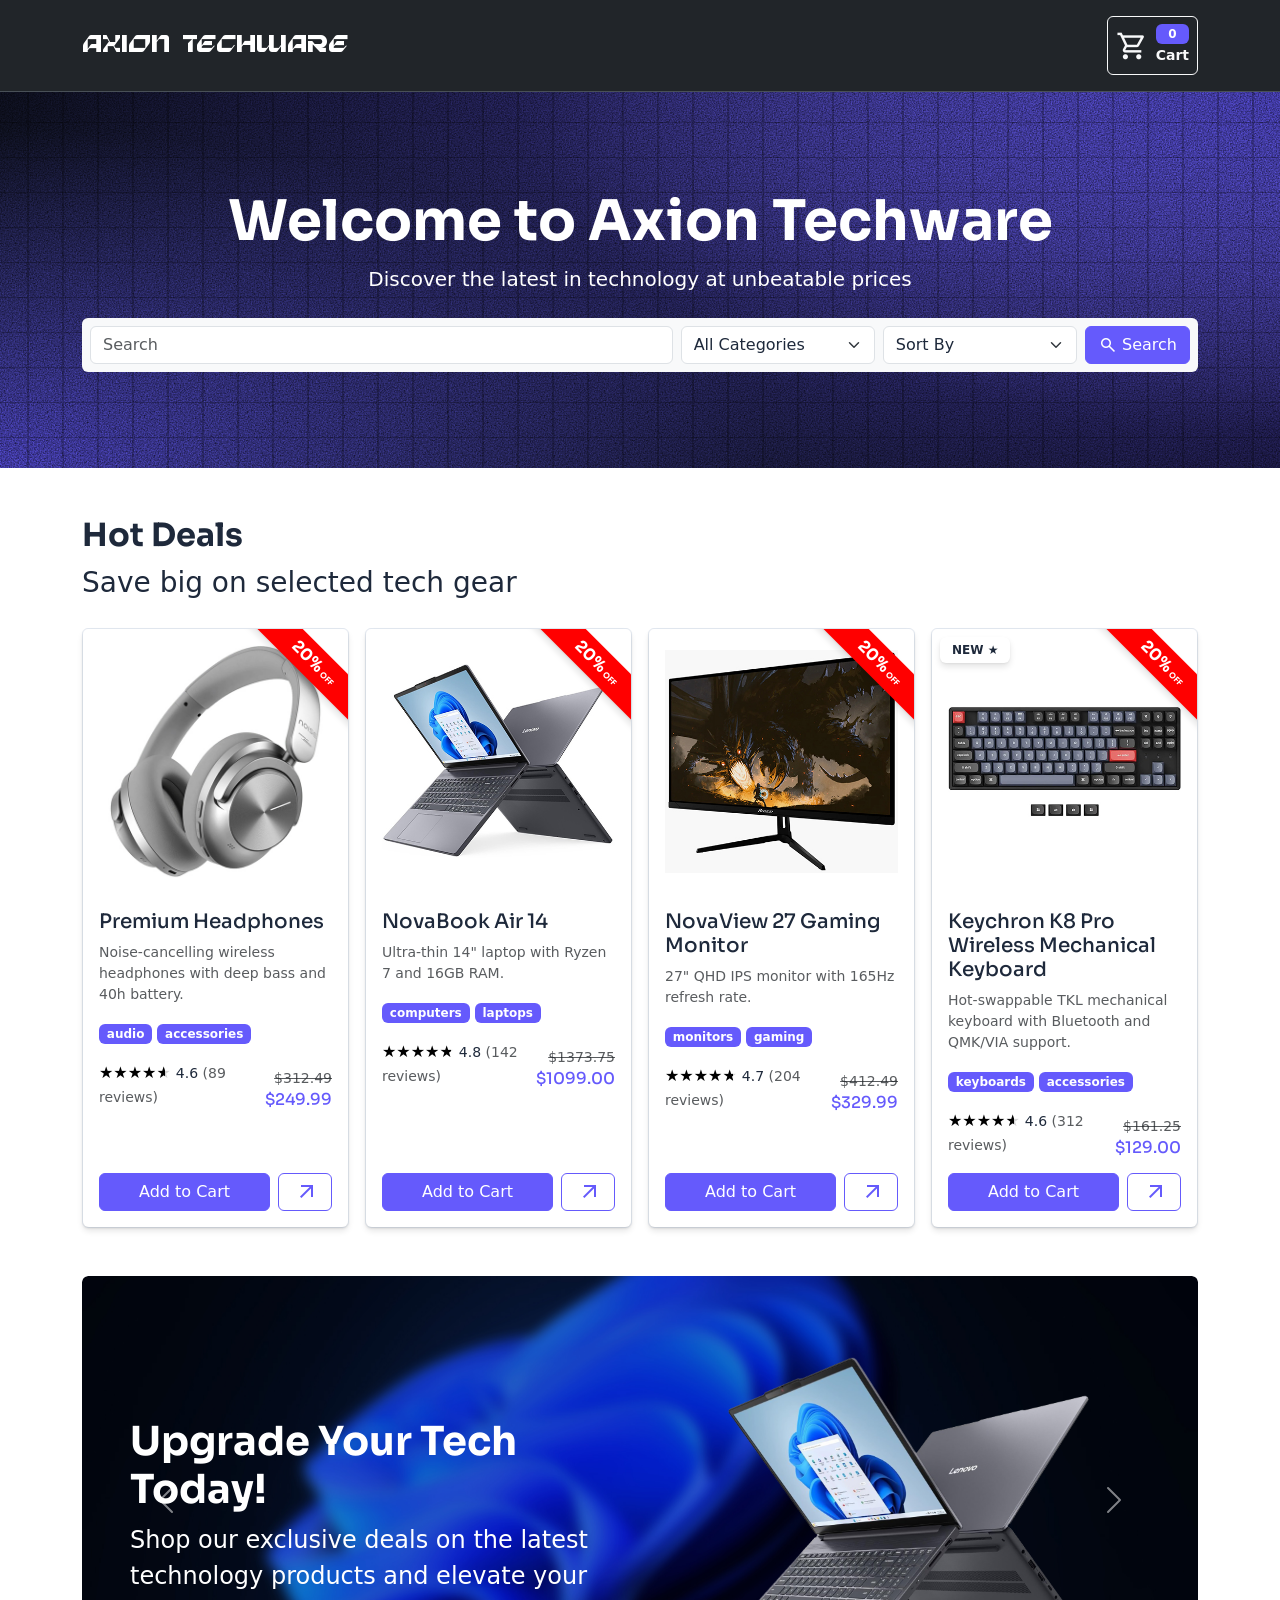
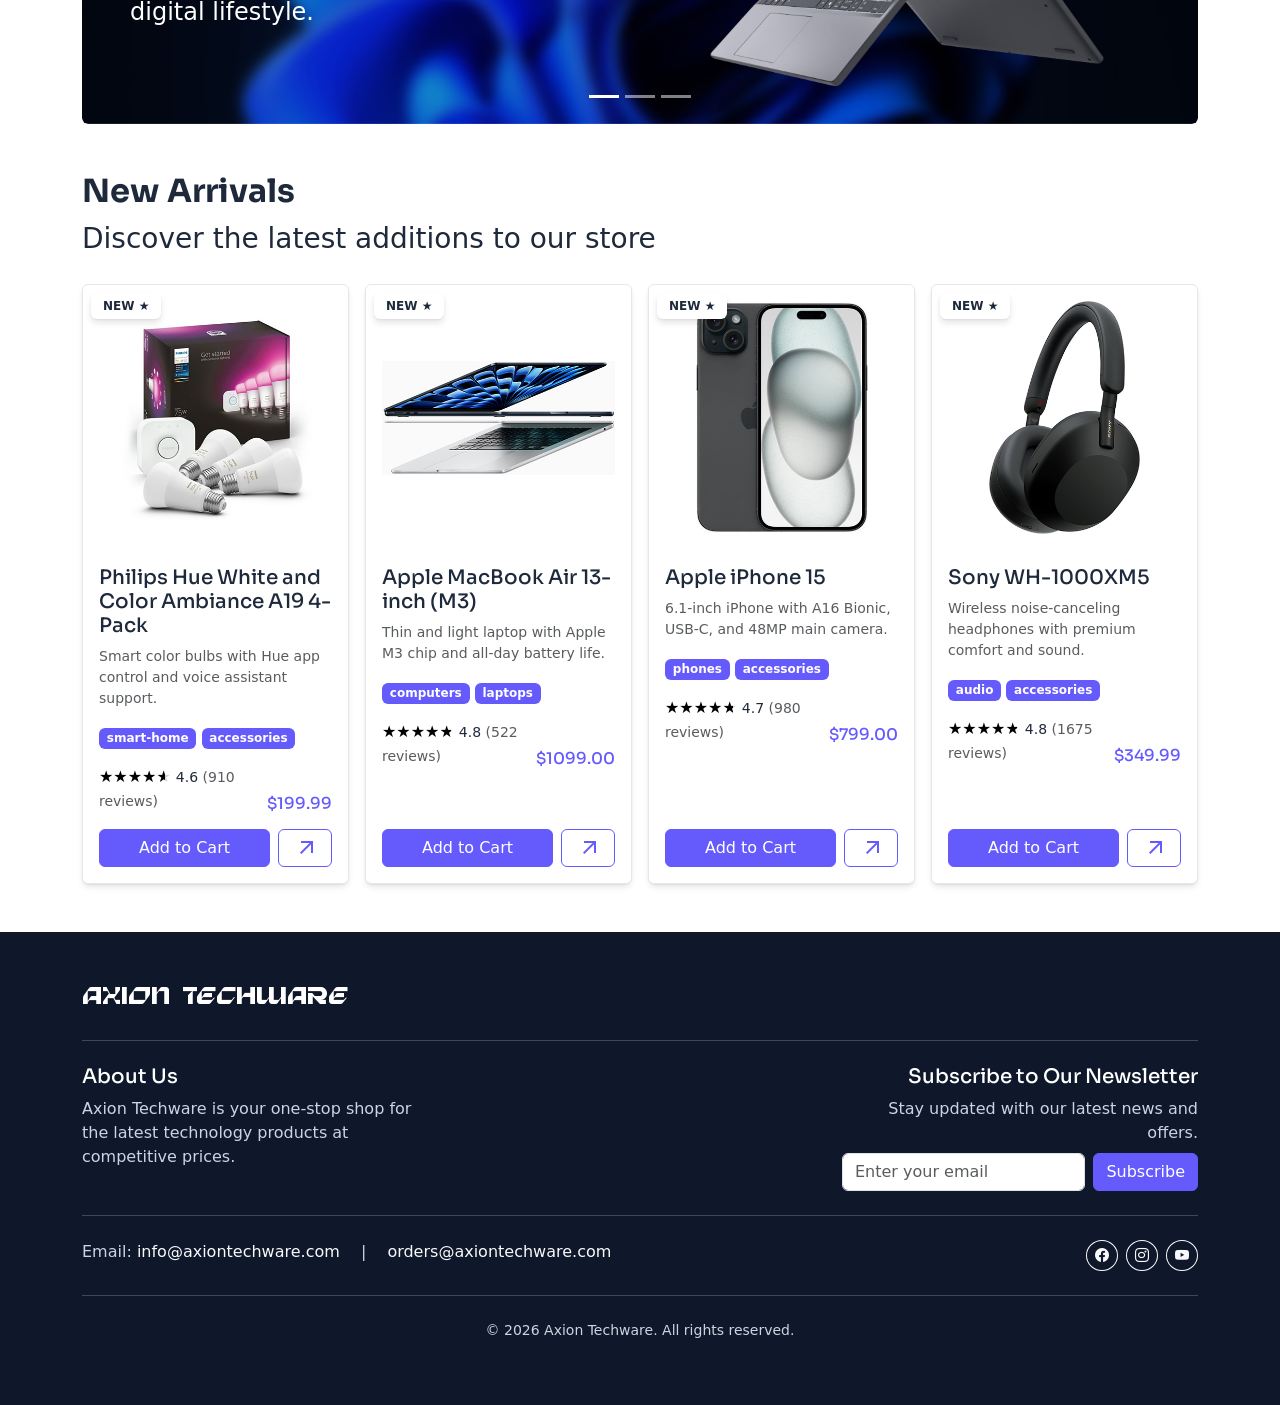
==== commit 39c9d875: "fixing mobile media queries" ====
--- a/index.html
+++ b/index.html
@@ -25,11 +25,11 @@
     <nav class="navbar bg-dark border-bottom border-body sticky-top" data-bs-theme="dark">
         <div class="container">
             <a class="navbar-brand fw-normal" href="#">Axion Techware</a>
-            <a href="./pages/cart.html" class="btn btn-outline-light position-relative d-flex align-items-center gap-2 p-2 my-2">
+            <a href="./pages/cart.html" class="btn btn-outline-light ms-auto position-relative d-flex align-items-center gap-2 p-2 my-2">
                 <div class="material-symbols-outlined fs-2">shopping_cart</div>
                 <div class="d-flex flex-column">
                     <span class="badge bg-primary m-0" id="cart-count">0</span>
-                    <div class="small fw-semibold">Cart</div>
+                    <div class="small fw-semibold sm-cart-text">Cart</div>
                 </div>
             </a>
         </div>
@@ -38,7 +38,7 @@
     <main>
 
         <!-- HERO BANNER -->
-        <section class="hero-banner text-white py-5 mb-5">
+        <section class="hero-banner text-white py-5 mb-5" style="padding-block: 6rem !important;">
             <div class="hero-grain" aria-hidden="true"></div>
             <div class="container">
                 <div class="text-center">
@@ -53,7 +53,7 @@
                             aria-label="Search" />
                     </div>
 
-                    <div class="w-auto order-lg-last flex-grow-1">
+                    <div class="w-auto order-last flex-grow-1">
                         <button class="btn btn-primary w-100 d-flex align-items-center gap-1" type="button"
                             id="searchBtn">
                             <span class="material-symbols-outlined fs-5">search</span>
--- a/css/main.css
+++ b/css/main.css
@@ -605,4 +605,45 @@
   100% {
     background-position: 0 200px;
   }
+}
+
+/* ============================================================================
+   MEDIA QUERIES
+   ============================================================================ */
+
+@media (max-width: 420px) {
+
+  :root {
+    font-size: clamp(8px, 1vw, 16px);
+  }
+
+  .navbar-brand {
+    font-size: calc(6vw);
+  }
+
+  .home-card-img {
+    padding: 0.5rem;
+  }
+
+  .gallery-thumb {
+    width: 60px;
+    height: 60px;
+  }
+
+
+
+}
+
+@media (max-width: 300px) {
+  #cart-items img {
+    display: none !important;
+  }
+
+  #step-2 img{
+    display: none !important;
+  }
+
+  .sm-cart-text {
+    display: none !important;
+  }
 }
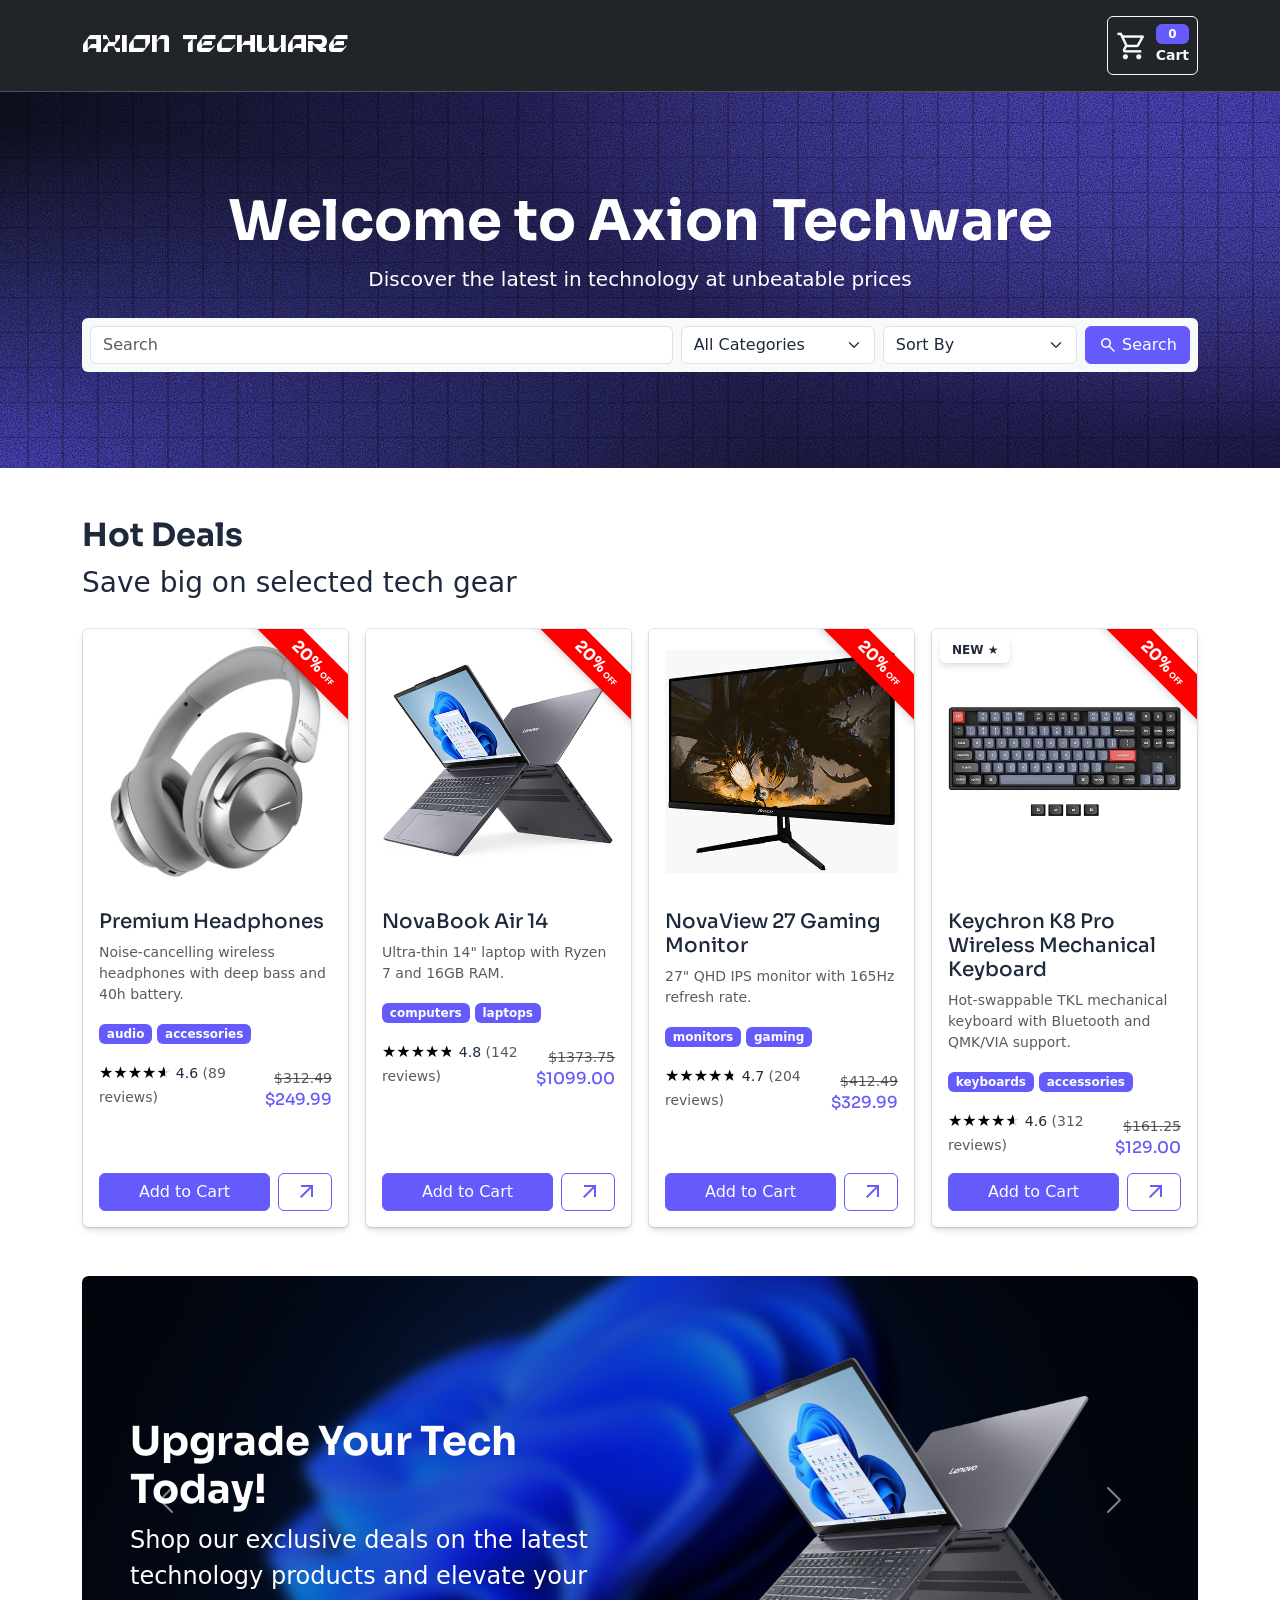
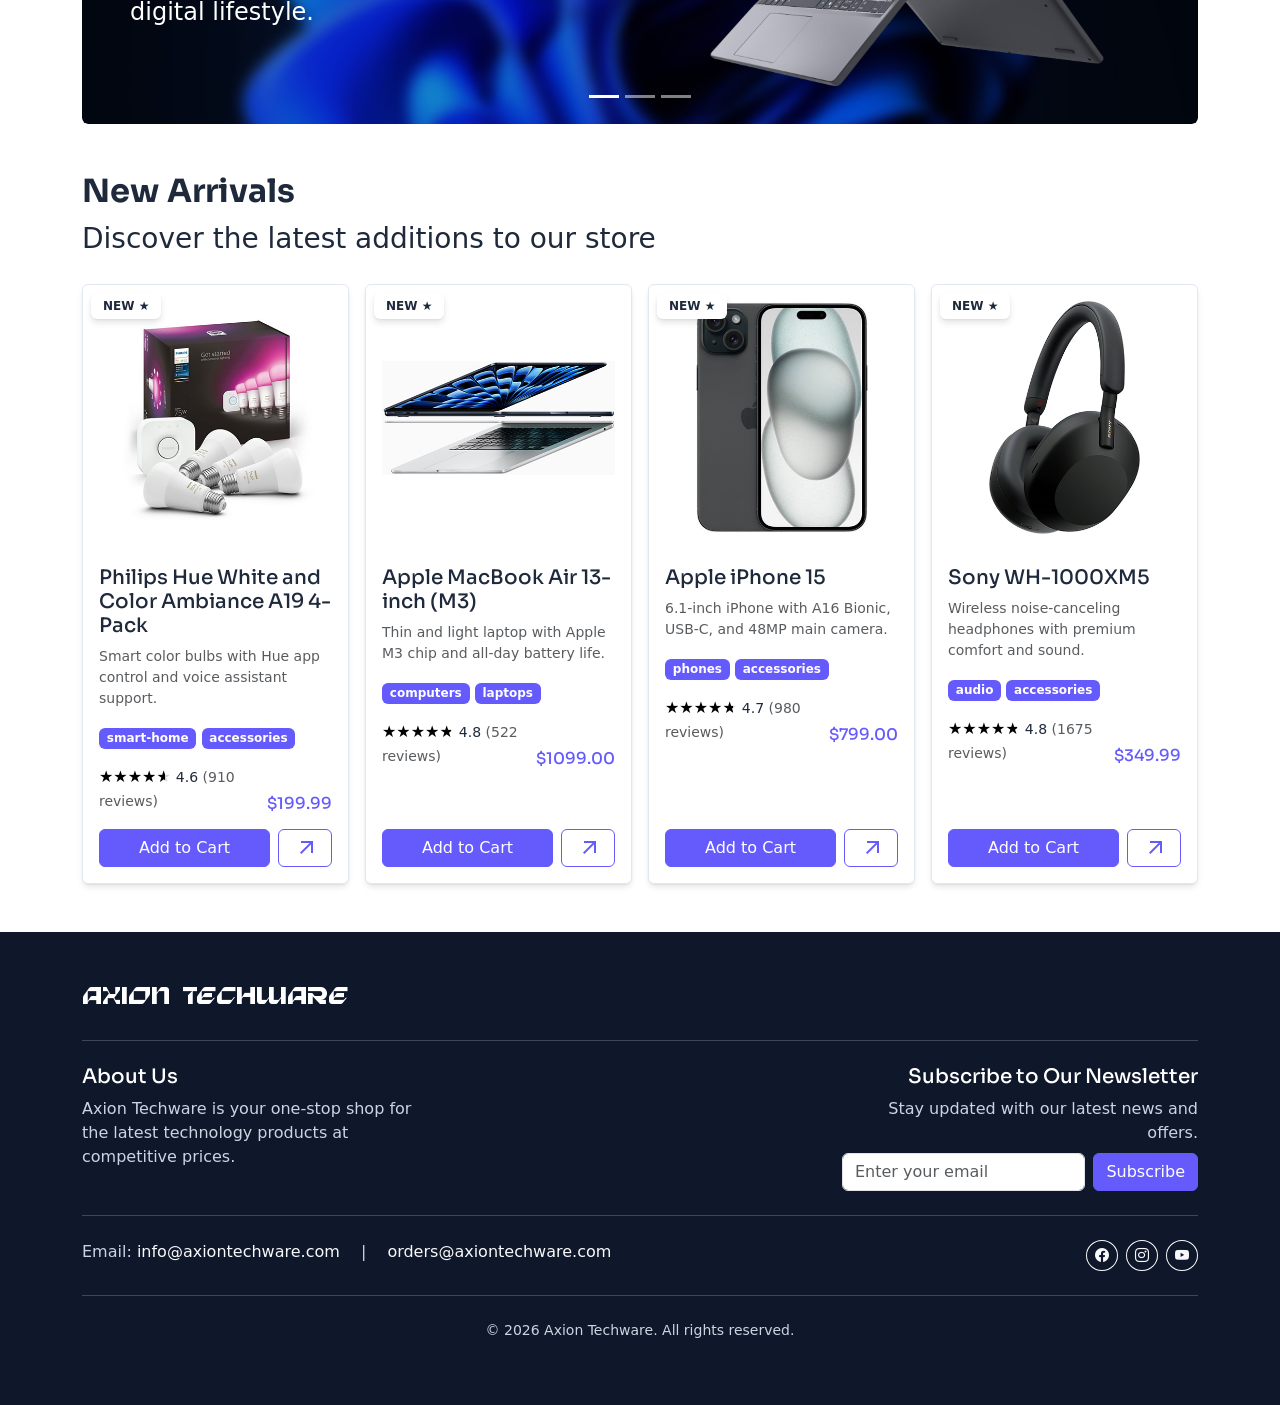
==== commit e4a79c51: "?123?" ====
--- a/index.html
+++ b/index.html
@@ -24,7 +24,7 @@
     <!-- NAVBAR -->
     <nav class="navbar bg-dark border-bottom border-body sticky-top" data-bs-theme="dark">
         <div class="container">
-            <a class="navbar-brand fw-normal" href="#">Axion Techware</a>
+            <a class="navbar-brand fw-normal" href="./index.html">Axion Techware</a>
             <a href="./pages/cart.html" class="btn btn-outline-light ms-auto position-relative d-flex align-items-center gap-2 p-2 my-2">
                 <div class="material-symbols-outlined fs-2">shopping_cart</div>
                 <div class="d-flex flex-column">
--- a/css/main.css
+++ b/css/main.css
@@ -210,19 +210,19 @@
   will-change: width;
 }
 
+.view-more-btn span{
+  font-size: 0.1em;
+}
+
 .view-more-txt {
   width: 0px;
-  height: 1.5rem;
-  line-height: 1.5rem;
+  height: 1.5em;
+  line-height: 1.5em;
   overflow: hidden;
   white-space: nowrap;
   transition: all 0.3s ease;
 }
 
-.view-more-btn:hover .view-more-txt {
-  width: 4ch;
-  height: 1.5rem;
-}
 
 .new-badge {
   position: absolute;
@@ -625,6 +625,10 @@
     padding: 0.5rem;
   }
 
+  .view-more-btn .material-symbols-outlined {
+    font-size: 1rem;
+  }
+
   .gallery-thumb {
     width: 60px;
     height: 60px;
